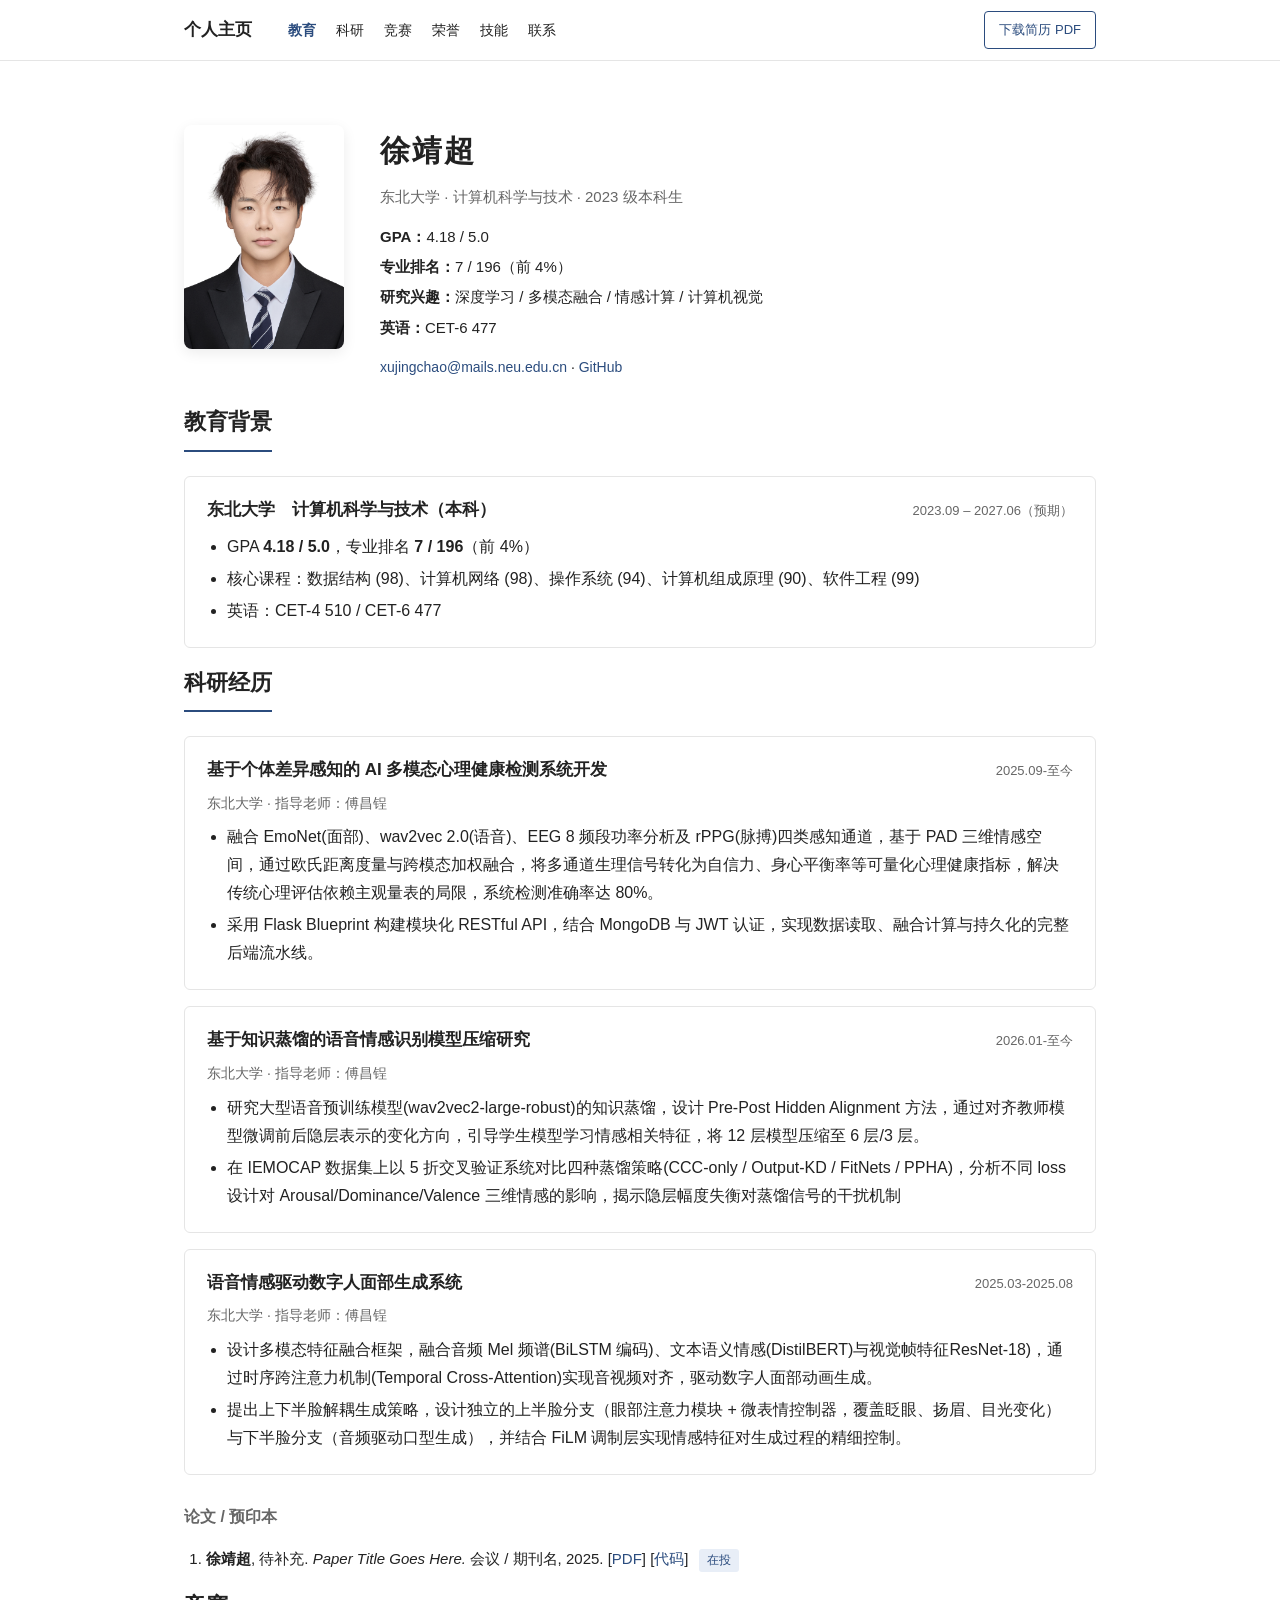
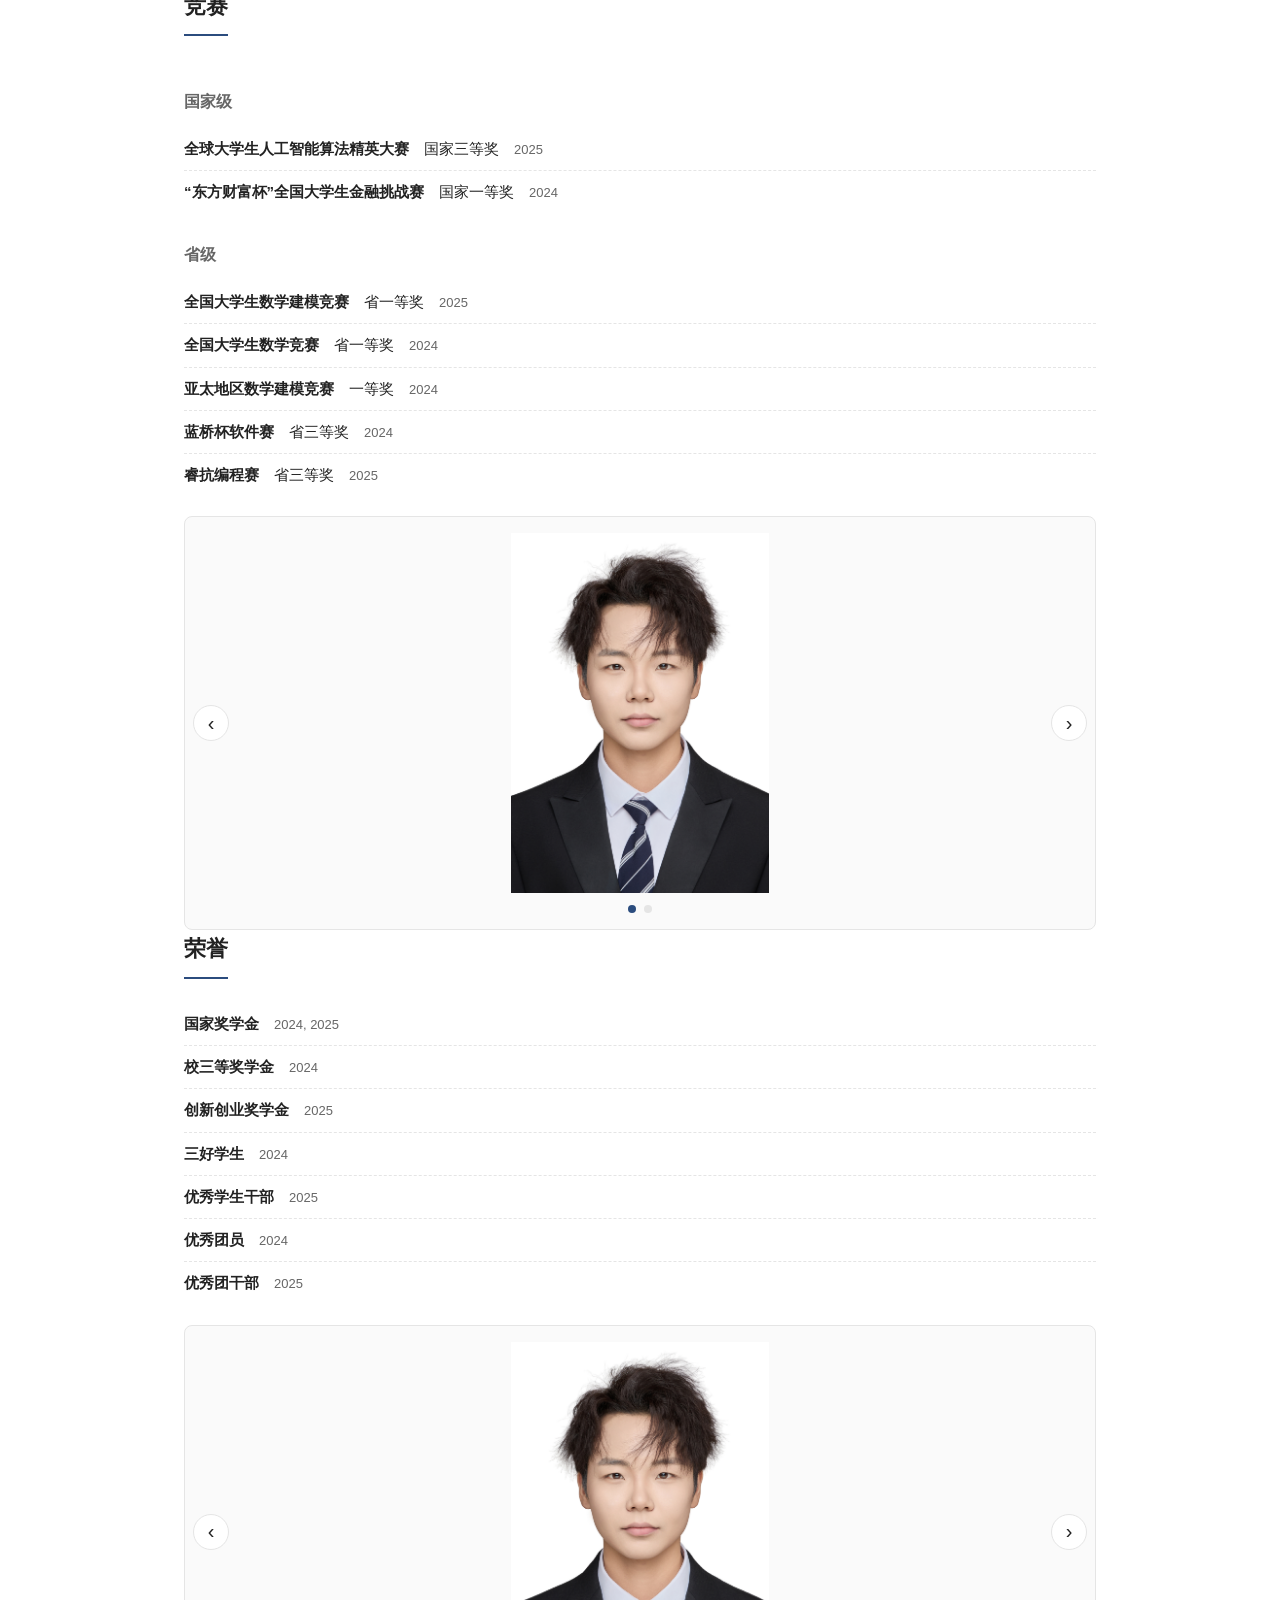
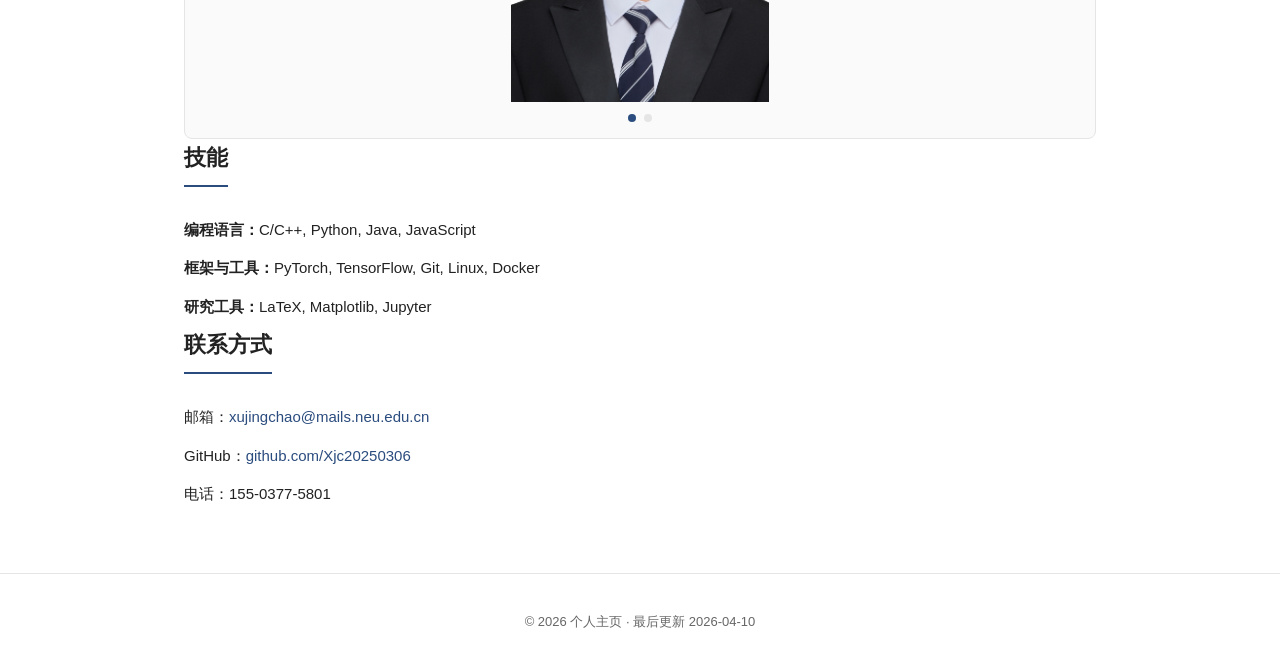
==== index.html @ 2f02a23f "init: 个人主页 Co-Authored-By: Claude Opus 4.6 <noreply@anthropic.com>" ====
<!DOCTYPE html>
<html lang="zh-CN">

<head>
  <meta charset="UTF-8">
  <meta name="viewport" content="width=device-width, initial-scale=1.0">
  <meta name="description" content="计算机科学与技术专业本科生个人主页 - 保研申请">
  <title>个人主页</title>
  <link rel="stylesheet" href="css/style.css">
</head>

<body>

  <header class="site-header">
    <nav class="nav container">
      <a class="brand" href="#top">个人主页</a>
      <ul class="nav-links">
        <li><a href="#edu">教育</a></li>
        <li><a href="#research">科研</a></li>
        <li><a href="#awards">竞赛</a></li>
        <li><a href="#honors">荣誉</a></li>
        <li><a href="#skills">技能</a></li>
        <li><a href="#contact">联系</a></li>
      </ul>
      <a class="btn-resume" href="assets/resume.pdf" target="_blank" rel="noopener">下载简历 PDF</a>
    </nav>
  </header>

  <main id="top">

    <!-- Hero -->
    <section class="hero container">
      <img class="avatar" src="assets/avatar.jpg" alt="个人照片" loading="eager">
      <div class="hero-info">
        <h1>徐靖超</h1>
        <p class="tagline">东北大学 · 计算机科学与技术 · 2023 级本科生</p>
        <ul class="facts">
          <li><strong>GPA：</strong>4.18 / 5.0</li>
          <li><strong>专业排名：</strong>7 / 196（前 4%）</li>
          <li><strong>研究兴趣：</strong>深度学习 / 多模态融合 / 情感计算 / 计算机视觉</li>
          <li><strong>英语：</strong>CET-6 477</li>
        </ul>
        <p class="hero-contact">
          <a href="mailto:xujingchao@mails.neu.edu.cn">xujingchao@mails.neu.edu.cn</a> ·
          <a href="https://github.com/Xjc20250306" target="_blank" rel="noopener">GitHub</a>
        </p>
      </div>
    </section>

    <!-- 教育背景 -->
    <section id="edu" class="container">
      <h2>教育背景</h2>
      <article class="card">
        <div class="card-head">
          <h3>东北大学　计算机科学与技术（本科）</h3>
          <span class="period">2023.09 – 2027.06（预期）</span>
        </div>
        <ul class="bullets">
          <li>GPA <strong>4.18 / 5.0</strong>，专业排名 <strong>7 / 196</strong>（前 4%）</li>
          <li>核心课程：数据结构 (98)、计算机网络 (98)、操作系统 (94)、计算机组成原理 (90)、软件工程 (99)</li>
          <li>英语：CET-4 510 / CET-6 477</li>
        </ul>
      </article>
    </section>

    <!-- 科研经历 -->
    <section id="research" class="container">
      <h2>科研经历</h2>

      <article class="card">
        <div class="card-head">
          <h3>基于个体差异感知的 AI 多模态心理健康检测系统开发</h3>
          <span class="period">2025.09-至今</span>
        </div>
        <p class="meta">东北大学 · 指导老师：傅昌锃</p>
        <ul class="bullets">
          <li>融合 EmoNet(面部)、wav2vec 2.0(语音)、EEG 8 频段功率分析及 rPPG(脉搏)四类感知通道，基于 PAD
            三维情感空间，通过欧氏距离度量与跨模态加权融合，将多通道生理信号转化为自信力、身心平衡率等可量化心理健康指标，解决传统心理评估依赖主观量表的局限，系统检测准确率达 80%。</li>
          <li>采用 Flask Blueprint 构建模块化 RESTful API，结合 MongoDB 与 JWT 认证，实现数据读取、融合计算与持久化的完整后端流水线。</li>
        </ul>
      </article>

      <article class="card">
        <div class="card-head">
          <h3>基于知识蒸馏的语音情感识别模型压缩研究</h3>
          <span class="period">2026.01-至今</span>
        </div>
        <p class="meta">东北大学 · 指导老师：傅昌锃</p>
        <ul class="bullets">
          <li>研究大型语音预训练模型(wav2vec2-large-robust)的知识蒸馏，设计 Pre-Post Hidden Alignment
            方法，通过对齐教师模型微调前后隐层表示的变化方向，引导学生模型学习情感相关特征，将 12 层模型压缩至 6 层/3 层。</li>
          <li>在 IEMOCAP 数据集上以 5 折交叉验证系统对比四种蒸馏策略(CCC-only / Output-KD / FitNets / PPHA)，分析不同 loss 设计对
            Arousal/Dominance/Valence 三维情感的影响，揭示隐层幅度失衡对蒸馏信号的干扰机制</li>
        </ul>
      </article>

      <article class="card">
        <div class="card-head">
          <h3>语音情感驱动数字人面部生成系统</h3>
          <span class="period">2025.03-2025.08</span>
        </div>
        <p class="meta">东北大学 · 指导老师：傅昌锃</p>
        <ul class="bullets">
          <li>设计多模态特征融合框架，融合音频 Mel 频谱(BiLSTM 编码)、文本语义情感(DistilBERT)与视觉帧特征ResNet-18)，通过时序跨注意力机制(Temporal
            Cross-Attention)实现音视频对齐，驱动数字人面部动画生成。</li>
          <li>提出上下半脸解耦生成策略，设计独立的上半脸分支（眼部注意力模块 + 微表情控制器，覆盖眨眼、扬眉、目光变化）与下半脸分支（音频驱动口型生成），并结合 FiLM 调制层实现情感特征对生成过程的精细控制。</li>
        </ul>
      </article>

      <h3 class="sub">论文 / 预印本</h3>
      <ol class="pubs">
        <li>
          <strong>徐靖超</strong>, 待补充.
          <em>Paper Title Goes Here.</em>
          会议 / 期刊名, 2025.
          [<a href="#" target="_blank" rel="noopener">PDF</a>] [<a href="#" target="_blank" rel="noopener">代码</a>]
          <span class="tag">在投</span>
        </li>
      </ol>
    </section>

    <!-- 竞赛 -->
    <section id="awards" class="container">
      <h2>竞赛</h2>

      <h3 class="sub">国家级</h3>
      <ul class="awards">
        <li><strong>全球大学生人工智能算法精英大赛</strong>　国家三等奖　<span class="period">2025</span></li>
        <li><strong>“东方财富杯”全国大学生金融挑战赛</strong>　国家一等奖　<span class="period">2024</span></li>
      </ul>

      <h3 class="sub">省级</h3>
      <ul class="awards">
        <li><strong>全国大学生数学建模竞赛</strong>　省一等奖　<span class="period">2025</span></li>
        <li><strong>全国大学生数学竞赛</strong>　省一等奖　<span class="period">2024</span></li>
        <li><strong>亚太地区数学建模竞赛</strong>　一等奖　<span class="period">2024</span></li>
        <li><strong>蓝桥杯软件赛</strong>　省三等奖　<span class="period">2024</span></li>
        <li><strong>睿抗编程赛</strong>　省三等奖　<span class="period">2025</span></li>
      </ul>

      <!-- 证书轮播 -->
      <div class="carousel">
        <button class="carousel-btn prev" aria-label="上一张">&lsaquo;</button>
        <div class="carousel-track">
          <img src="assets/avatar.jpg" alt="竞赛证书 1（待替换）" loading="lazy">
          <img src="assets/avatar.jpg" alt="竞赛证书 2（待替换）" loading="lazy">
        </div>
        <button class="carousel-btn next" aria-label="下一张">&rsaquo;</button>
        <div class="carousel-dots"></div>
      </div>
    </section>

    <!-- 荣誉 -->
    <section id="honors" class="container">
      <h2>荣誉</h2>
      <ul class="awards">
        <li><strong>国家奖学金</strong>　<span class="period">2024, 2025</span></li>
        <li><strong>校三等奖学金</strong>　<span class="period">2024</span></li>
        <li><strong>创新创业奖学金</strong>　<span class="period">2025</span></li>
        <li><strong>三好学生</strong>　<span class="period">2024</span></li>
        <li><strong>优秀学生干部</strong>　<span class="period">2025</span></li>
        <li><strong>优秀团员</strong>　<span class="period">2024</span></li>
        <li><strong>优秀团干部</strong>　<span class="period">2025</span></li>
      </ul>

      <!-- 证书轮播 -->
      <div class="carousel">
        <button class="carousel-btn prev" aria-label="上一张">&lsaquo;</button>
        <div class="carousel-track">
          <img src="assets/avatar.jpg" alt="荣誉证书 1（待替换）" loading="lazy">
          <img src="assets/avatar.jpg" alt="荣誉证书 2（待替换）" loading="lazy">
        </div>
        <button class="carousel-btn next" aria-label="下一张">&rsaquo;</button>
        <div class="carousel-dots"></div>
      </div>
    </section>

    <!-- 技能 -->
    <section id="skills" class="container">
      <h2>技能</h2>
      <ul class="skills-list">
        <li><strong>编程语言：</strong>C/C++, Python, Java, JavaScript</li>
        <li><strong>框架与工具：</strong>PyTorch, TensorFlow, Git, Linux, Docker</li>
        <li><strong>研究工具：</strong>LaTeX, Matplotlib, Jupyter</li>
      </ul>
    </section>

    <!-- 联系方式 -->
    <section id="contact" class="container">
      <h2>联系方式</h2>
      <ul class="contact-list">
        <li>邮箱：<a href="mailto:xujingchao@mails.neu.edu.cn">xujingchao@mails.neu.edu.cn</a></li>
        <li>GitHub：<a href="https://github.com/Xjc20250306" target="_blank" rel="noopener">github.com/Xjc20250306</a>
        </li>
        <li>电话：155-0377-5801</li>
      </ul>
    </section>

  </main>

  <footer class="site-footer">
    <div class="container">
      <p>© 2026 个人主页 · 最后更新 2026-04-10</p>
    </div>
  </footer>

  <script src="js/main.js"></script>
</body>

</html>
---- css/style.css ----
:root {
  --accent: #2b4c7e;
  --accent-light: #e8eef7;
  --text: #222;
  --muted: #666;
  --border: #e5e5e5;
  --bg: #fff;
  --bg-soft: #fafafa;
  --max: 960px;
}

* { box-sizing: border-box; }

html { scroll-behavior: smooth; scroll-padding-top: 70px; }

body {
  margin: 0;
  font-family: -apple-system, BlinkMacSystemFont, "PingFang SC",
               "Hiragino Sans GB", "Microsoft YaHei", sans-serif;
  font-size: 16px;
  line-height: 1.75;
  color: var(--text);
  background: var(--bg);
  -webkit-font-smoothing: antialiased;
}

a { color: var(--accent); text-decoration: none; }
a:hover { text-decoration: underline; }

.container { max-width: var(--max); margin: 0 auto; padding: 0 24px; }

/* Header / Nav */
.site-header {
  position: sticky;
  top: 0;
  z-index: 100;
  background: rgba(255, 255, 255, 0.95);
  backdrop-filter: saturate(180%) blur(8px);
  border-bottom: 1px solid var(--border);
}
.nav {
  display: flex;
  align-items: center;
  gap: 16px;
  height: 60px;
}
.brand {
  font-weight: 700;
  font-size: 17px;
  color: var(--text);
}
.nav-links {
  list-style: none;
  display: flex;
  gap: 20px;
  margin: 0 auto 0 20px;
  padding: 0;
}
.nav-links a {
  color: var(--text);
  font-size: 14px;
}
.nav-links a:hover { color: var(--accent); text-decoration: none; }
.nav-links a.active { color: var(--accent); font-weight: 600; }
.btn-resume {
  padding: 7px 14px;
  border: 1px solid var(--accent);
  border-radius: 4px;
  font-size: 13px;
  color: var(--accent);
  white-space: nowrap;
}
.btn-resume:hover {
  background: var(--accent);
  color: #fff;
  text-decoration: none;
}

/* Sections */
main section {
  padding: 56px 24px 8px;
}
main section h2 {
  font-size: 22px;
  margin: 0 0 24px;
  padding-bottom: 8px;
  border-bottom: 2px solid var(--accent);
  display: inline-block;
}
h3.sub {
  font-size: 16px;
  color: var(--muted);
  margin: 28px 0 12px;
  font-weight: 600;
}

/* Hero */
.hero {
  display: flex;
  gap: 36px;
  align-items: flex-start;
  padding-top: 64px !important;
  padding-bottom: 24px !important;
  overflow: visible;
}
.avatar {
  width: 160px;
  height: auto;
  max-height: none;
  border-radius: 8px;
  flex-shrink: 0;
  display: block;
  box-shadow: 0 4px 14px rgba(0, 0, 0, 0.08);
}
.hero-info h1 {
  margin: 0 0 6px;
  font-size: 30px;
  letter-spacing: 2px;
}
.tagline {
  margin: 0 0 14px;
  color: var(--muted);
  font-size: 15px;
}
.facts {
  list-style: none;
  padding: 0;
  margin: 0 0 14px;
  font-size: 15px;
}
.facts li { margin-bottom: 4px; }
.hero-contact { margin: 0; font-size: 14px; }

/* Card */
.card {
  border: 1px solid var(--border);
  border-radius: 6px;
  padding: 18px 22px;
  margin-bottom: 16px;
  background: var(--bg);
  transition: box-shadow 0.2s;
}
.card:hover { box-shadow: 0 2px 12px rgba(0, 0, 0, 0.06); }
.card-head {
  display: flex;
  justify-content: space-between;
  align-items: baseline;
  flex-wrap: wrap;
  gap: 8px;
  margin-bottom: 6px;
}
.card-head h3 { margin: 0; font-size: 17px; }
.period { color: var(--muted); font-size: 13px; }
.meta { color: var(--muted); font-size: 14px; margin: 4px 0 8px; }

.bullets {
  margin: 8px 0 0;
  padding-left: 20px;
}
.bullets li { margin-bottom: 4px; }

/* Publications */
.pubs {
  padding-left: 22px;
  font-size: 15px;
}
.pubs li { margin-bottom: 10px; }
.tag {
  display: inline-block;
  padding: 1px 8px;
  margin-left: 6px;
  font-size: 12px;
  background: var(--accent-light);
  color: var(--accent);
  border-radius: 3px;
}

/* Awards */
.awards {
  list-style: none;
  padding: 0;
  margin: 0;
}
.awards li {
  padding: 8px 0;
  border-bottom: 1px dashed var(--border);
  font-size: 15px;
}
.awards li:last-child { border-bottom: none; }

/* Carousel */
.carousel {
  position: relative;
  margin-top: 20px;
  background: var(--bg-soft);
  border: 1px solid var(--border);
  border-radius: 8px;
  padding: 16px 48px;
  overflow: hidden;
}
.carousel-track {
  display: flex;
  transition: transform 0.35s ease;
}
.carousel-track img {
  width: 100%;
  flex-shrink: 0;
  border-radius: 4px;
  object-fit: contain;
  max-height: 360px;
}
.carousel-btn {
  position: absolute;
  top: 50%;
  transform: translateY(-50%);
  width: 36px;
  height: 36px;
  border: 1px solid var(--border);
  border-radius: 50%;
  background: var(--bg);
  color: var(--text);
  font-size: 20px;
  cursor: pointer;
  display: flex;
  align-items: center;
  justify-content: center;
  z-index: 2;
  transition: background 0.15s;
}
.carousel-btn:hover { background: var(--accent-light); }
.carousel-btn.prev { left: 8px; }
.carousel-btn.next { right: 8px; }
.carousel-dots {
  display: flex;
  justify-content: center;
  gap: 8px;
  margin-top: 12px;
}
.carousel-dots .dot {
  width: 8px;
  height: 8px;
  border-radius: 50%;
  background: var(--border);
  cursor: pointer;
  transition: background 0.15s;
}
.carousel-dots .dot.active { background: var(--accent); }

/* Projects */
.project-grid {
  display: grid;
  grid-template-columns: repeat(auto-fill, minmax(260px, 1fr));
  gap: 16px;
}
.project {
  border: 1px solid var(--border);
  border-radius: 6px;
  padding: 16px 18px;
  background: var(--bg-soft);
  transition: transform 0.15s, box-shadow 0.15s;
}
.project:hover {
  transform: translateY(-2px);
  box-shadow: 0 4px 14px rgba(0, 0, 0, 0.06);
}
.project h3 { margin: 0 0 6px; font-size: 16px; }
.project p { margin: 4px 0; font-size: 14px; }
.project .stack {
  color: var(--accent);
  font-size: 13px;
  font-weight: 500;
}

/* Skills / Contact */
.skills-list, .contact-list {
  list-style: none;
  padding: 0;
  margin: 0;
  font-size: 15px;
}
.skills-list li, .contact-list li { padding: 6px 0; }

/* Footer */
.site-footer {
  margin-top: 60px;
  padding: 24px 0;
  border-top: 1px solid var(--border);
  color: var(--muted);
  font-size: 13px;
  text-align: center;
}

/* Responsive */
@media (max-width: 768px) {
  .nav-links { display: none; }
  .nav { gap: 8px; }
  .hero {
    flex-direction: column;
    text-align: center;
    gap: 20px;
  }
  .avatar { width: 140px; }
  .hero-info h1 { font-size: 26px; }
  main section { padding: 40px 20px 4px; }
}

/* Print */
@media print {
  .site-header, .btn-resume, .site-footer { display: none; }
  body { font-size: 12pt; color: #000; }
  .card, .project { break-inside: avoid; border-color: #999; }
  a { color: #000; text-decoration: none; }
  main section { padding: 20px 0; }
}
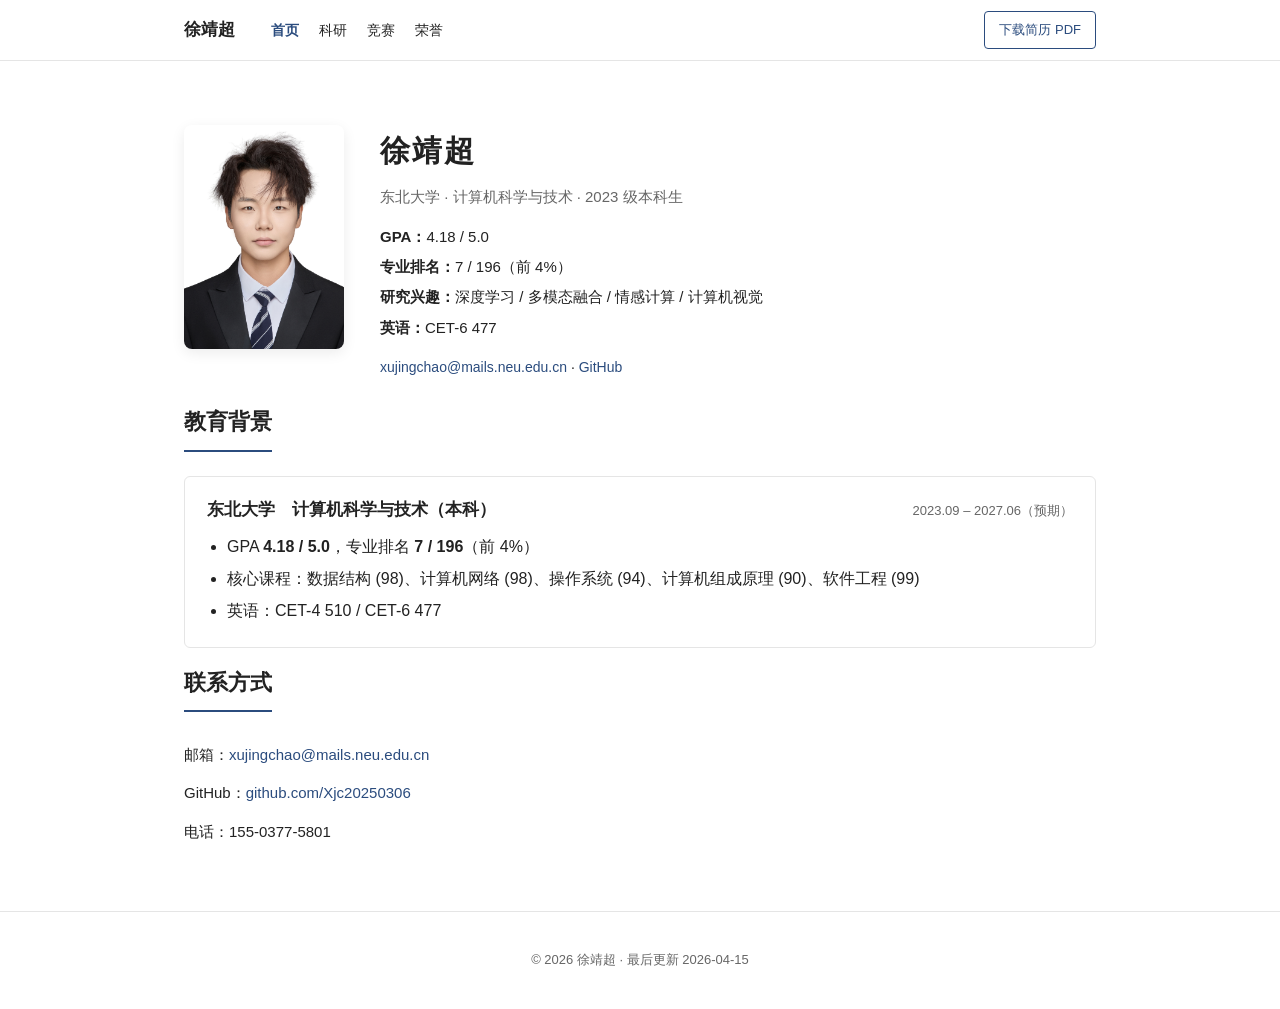
==== commit 6880be7e: "refactor: 拆分为多页面导航结构 - 首页保留 Hero + 教育 + 联系 - 科研/竞赛/荣誉拆为独立页面 - 移除技能板块  Co-Authored-By: Claude Opus 4." ====
--- a/index.html
+++ b/index.html
@@ -4,8 +4,8 @@
 <head>
   <meta charset="UTF-8">
   <meta name="viewport" content="width=device-width, initial-scale=1.0">
-  <meta name="description" content="计算机科学与技术专业本科生个人主页 - 保研申请">
-  <title>个人主页</title>
+  <meta name="description" content="徐靖超 - 东北大学计算机科学与技术本科生个人主页">
+  <title>徐靖超 · 个人主页</title>
   <link rel="stylesheet" href="css/style.css">
 </head>
 
@@ -13,24 +13,22 @@
 
   <header class="site-header">
     <nav class="nav container">
-      <a class="brand" href="#top">个人主页</a>
+      <a class="brand" href="index.html">徐靖超</a>
       <ul class="nav-links">
-        <li><a href="#edu">教育</a></li>
-        <li><a href="#research">科研</a></li>
-        <li><a href="#awards">竞赛</a></li>
-        <li><a href="#honors">荣誉</a></li>
-        <li><a href="#skills">技能</a></li>
-        <li><a href="#contact">联系</a></li>
+        <li><a href="index.html" class="active">首页</a></li>
+        <li><a href="research.html">科研</a></li>
+        <li><a href="awards.html">竞赛</a></li>
+        <li><a href="honors.html">荣誉</a></li>
       </ul>
       <a class="btn-resume" href="assets/resume.pdf" target="_blank" rel="noopener">下载简历 PDF</a>
     </nav>
   </header>
 
-  <main id="top">
+  <main>
 
     <!-- Hero -->
     <section class="hero container">
-      <img class="avatar" src="assets/avatar.jpg" alt="个人照片" loading="eager">
+      <img class="avatar" src="assets/avatar.jpg" alt="徐靖超" loading="eager">
       <div class="hero-info">
         <h1>徐靖超</h1>
         <p class="tagline">东北大学 · 计算机科学与技术 · 2023 级本科生</p>
@@ -48,7 +46,7 @@
     </section>
 
     <!-- 教育背景 -->
-    <section id="edu" class="container">
+    <section class="container">
       <h2>教育背景</h2>
       <article class="card">
         <div class="card-head">
@@ -63,130 +61,8 @@
       </article>
     </section>
 
-    <!-- 科研经历 -->
-    <section id="research" class="container">
-      <h2>科研经历</h2>
-
-      <article class="card">
-        <div class="card-head">
-          <h3>基于个体差异感知的 AI 多模态心理健康检测系统开发</h3>
-          <span class="period">2025.09-至今</span>
-        </div>
-        <p class="meta">东北大学 · 指导老师：傅昌锃</p>
-        <ul class="bullets">
-          <li>融合 EmoNet(面部)、wav2vec 2.0(语音)、EEG 8 频段功率分析及 rPPG(脉搏)四类感知通道，基于 PAD
-            三维情感空间，通过欧氏距离度量与跨模态加权融合，将多通道生理信号转化为自信力、身心平衡率等可量化心理健康指标，解决传统心理评估依赖主观量表的局限，系统检测准确率达 80%。</li>
-          <li>采用 Flask Blueprint 构建模块化 RESTful API，结合 MongoDB 与 JWT 认证，实现数据读取、融合计算与持久化的完整后端流水线。</li>
-        </ul>
-      </article>
-
-      <article class="card">
-        <div class="card-head">
-          <h3>基于知识蒸馏的语音情感识别模型压缩研究</h3>
-          <span class="period">2026.01-至今</span>
-        </div>
-        <p class="meta">东北大学 · 指导老师：傅昌锃</p>
-        <ul class="bullets">
-          <li>研究大型语音预训练模型(wav2vec2-large-robust)的知识蒸馏，设计 Pre-Post Hidden Alignment
-            方法，通过对齐教师模型微调前后隐层表示的变化方向，引导学生模型学习情感相关特征，将 12 层模型压缩至 6 层/3 层。</li>
-          <li>在 IEMOCAP 数据集上以 5 折交叉验证系统对比四种蒸馏策略(CCC-only / Output-KD / FitNets / PPHA)，分析不同 loss 设计对
-            Arousal/Dominance/Valence 三维情感的影响，揭示隐层幅度失衡对蒸馏信号的干扰机制</li>
-        </ul>
-      </article>
-
-      <article class="card">
-        <div class="card-head">
-          <h3>语音情感驱动数字人面部生成系统</h3>
-          <span class="period">2025.03-2025.08</span>
-        </div>
-        <p class="meta">东北大学 · 指导老师：傅昌锃</p>
-        <ul class="bullets">
-          <li>设计多模态特征融合框架，融合音频 Mel 频谱(BiLSTM 编码)、文本语义情感(DistilBERT)与视觉帧特征ResNet-18)，通过时序跨注意力机制(Temporal
-            Cross-Attention)实现音视频对齐，驱动数字人面部动画生成。</li>
-          <li>提出上下半脸解耦生成策略，设计独立的上半脸分支（眼部注意力模块 + 微表情控制器，覆盖眨眼、扬眉、目光变化）与下半脸分支（音频驱动口型生成），并结合 FiLM 调制层实现情感特征对生成过程的精细控制。</li>
-        </ul>
-      </article>
-
-      <h3 class="sub">论文 / 预印本</h3>
-      <ol class="pubs">
-        <li>
-          <strong>徐靖超</strong>, 待补充.
-          <em>Paper Title Goes Here.</em>
-          会议 / 期刊名, 2025.
-          [<a href="#" target="_blank" rel="noopener">PDF</a>] [<a href="#" target="_blank" rel="noopener">代码</a>]
-          <span class="tag">在投</span>
-        </li>
-      </ol>
-    </section>
-
-    <!-- 竞赛 -->
-    <section id="awards" class="container">
-      <h2>竞赛</h2>
-
-      <h3 class="sub">国家级</h3>
-      <ul class="awards">
-        <li><strong>全球大学生人工智能算法精英大赛</strong>　国家三等奖　<span class="period">2025</span></li>
-        <li><strong>“东方财富杯”全国大学生金融挑战赛</strong>　国家一等奖　<span class="period">2024</span></li>
-      </ul>
-
-      <h3 class="sub">省级</h3>
-      <ul class="awards">
-        <li><strong>全国大学生数学建模竞赛</strong>　省一等奖　<span class="period">2025</span></li>
-        <li><strong>全国大学生数学竞赛</strong>　省一等奖　<span class="period">2024</span></li>
-        <li><strong>亚太地区数学建模竞赛</strong>　一等奖　<span class="period">2024</span></li>
-        <li><strong>蓝桥杯软件赛</strong>　省三等奖　<span class="period">2024</span></li>
-        <li><strong>睿抗编程赛</strong>　省三等奖　<span class="period">2025</span></li>
-      </ul>
-
-      <!-- 证书轮播 -->
-      <div class="carousel">
-        <button class="carousel-btn prev" aria-label="上一张">&lsaquo;</button>
-        <div class="carousel-track">
-          <img src="assets/avatar.jpg" alt="竞赛证书 1（待替换）" loading="lazy">
-          <img src="assets/avatar.jpg" alt="竞赛证书 2（待替换）" loading="lazy">
-        </div>
-        <button class="carousel-btn next" aria-label="下一张">&rsaquo;</button>
-        <div class="carousel-dots"></div>
-      </div>
-    </section>
-
-    <!-- 荣誉 -->
-    <section id="honors" class="container">
-      <h2>荣誉</h2>
-      <ul class="awards">
-        <li><strong>国家奖学金</strong>　<span class="period">2024, 2025</span></li>
-        <li><strong>校三等奖学金</strong>　<span class="period">2024</span></li>
-        <li><strong>创新创业奖学金</strong>　<span class="period">2025</span></li>
-        <li><strong>三好学生</strong>　<span class="period">2024</span></li>
-        <li><strong>优秀学生干部</strong>　<span class="period">2025</span></li>
-        <li><strong>优秀团员</strong>　<span class="period">2024</span></li>
-        <li><strong>优秀团干部</strong>　<span class="period">2025</span></li>
-      </ul>
-
-      <!-- 证书轮播 -->
-      <div class="carousel">
-        <button class="carousel-btn prev" aria-label="上一张">&lsaquo;</button>
-        <div class="carousel-track">
-          <img src="assets/avatar.jpg" alt="荣誉证书 1（待替换）" loading="lazy">
-          <img src="assets/avatar.jpg" alt="荣誉证书 2（待替换）" loading="lazy">
-        </div>
-        <button class="carousel-btn next" aria-label="下一张">&rsaquo;</button>
-        <div class="carousel-dots"></div>
-      </div>
-    </section>
-
-    <!-- 技能 -->
-    <section id="skills" class="container">
-      <h2>技能</h2>
-      <ul class="skills-list">
-        <li><strong>编程语言：</strong>C/C++, Python, Java, JavaScript</li>
-        <li><strong>框架与工具：</strong>PyTorch, TensorFlow, Git, Linux, Docker</li>
-        <li><strong>研究工具：</strong>LaTeX, Matplotlib, Jupyter</li>
-      </ul>
-    </section>
-
     <!-- 联系方式 -->
-    <section id="contact" class="container">
+    <section class="container">
       <h2>联系方式</h2>
       <ul class="contact-list">
         <li>邮箱：<a href="mailto:xujingchao@mails.neu.edu.cn">xujingchao@mails.neu.edu.cn</a></li>
@@ -200,11 +76,11 @@
 
   <footer class="site-footer">
     <div class="container">
-      <p>© 2026 个人主页 · 最后更新 2026-04-10</p>
+      <p>© 2026 徐靖超 · 最后更新 2026-04-15</p>
     </div>
   </footer>
 
   <script src="js/main.js"></script>
 </body>
 
-</html>+</html>
--- a/css/style.css
+++ b/css/style.css
@@ -272,13 +272,17 @@
 }
 
 /* Skills / Contact */
-.skills-list, .contact-list {
+.contact-list {
   list-style: none;
   padding: 0;
   margin: 0;
   font-size: 15px;
 }
-.skills-list li, .contact-list li { padding: 6px 0; }
+.contact-list li { padding: 6px 0; }
+
+/* 子页面顶部多一点呼吸 */
+.page-section { padding-top: 72px !important; min-height: 60vh; }
+.page-section h2 { font-size: 26px; }
 
 /* Footer */
 .site-footer {
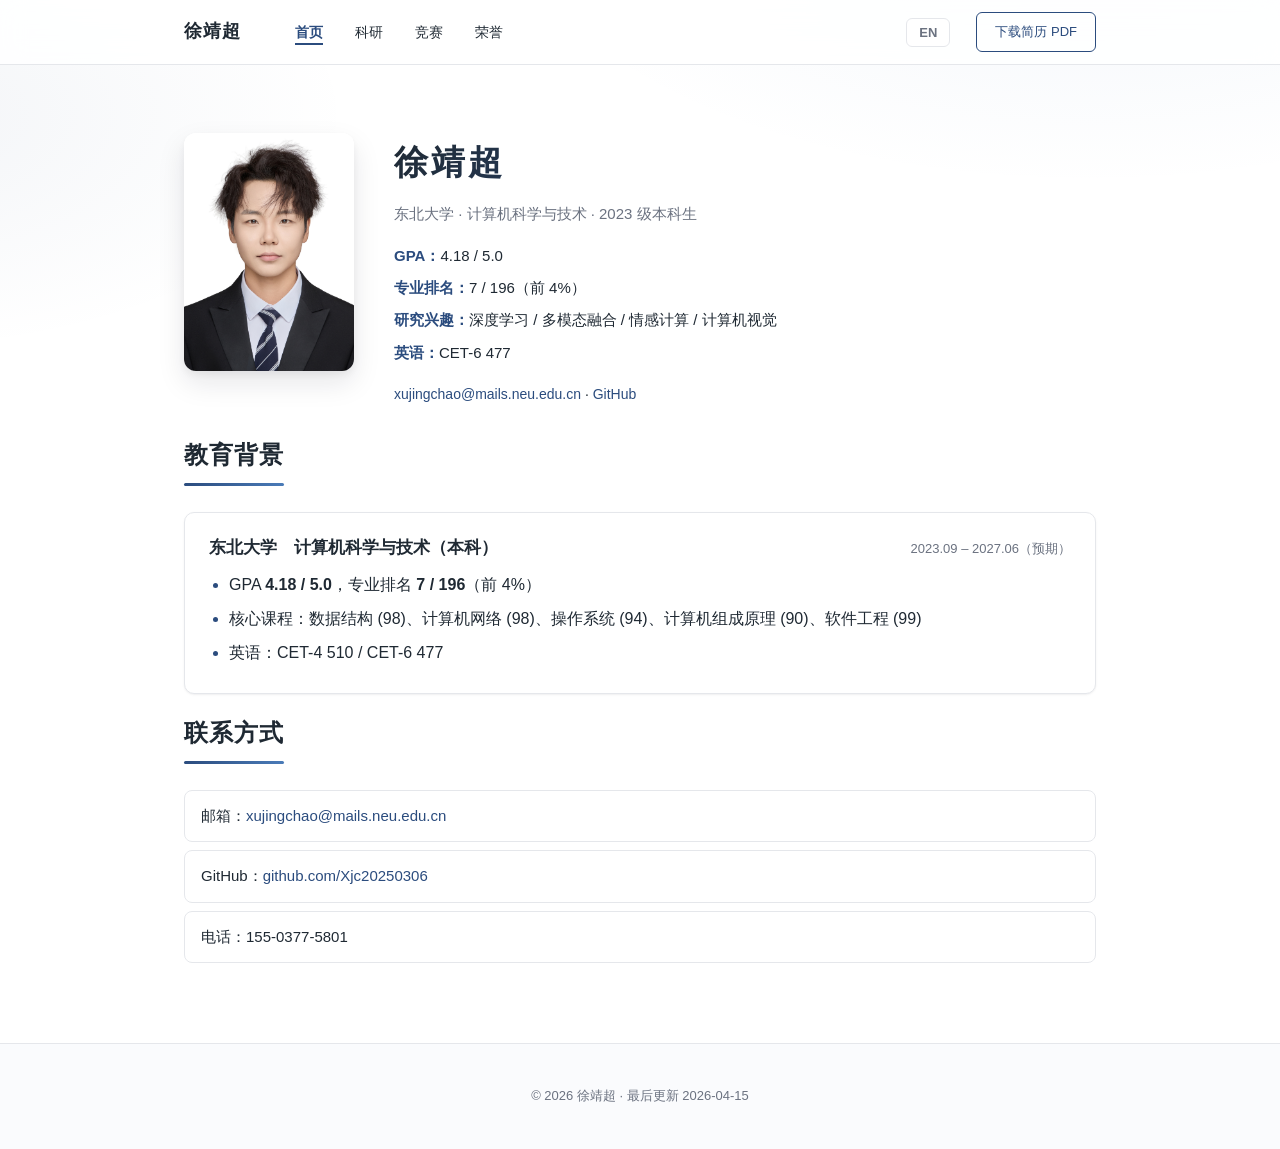
==== commit a05f6854: "feat: 添加中英文一键切换 - 导航栏新增 EN/中文 切换按钮 - 使用 localStorage 持久化语言偏好，跨页面生效 - 全站文本通过 data-en 属性提供英文翻译  Co-Aut" ====
--- a/index.html
+++ b/index.html
@@ -5,7 +5,7 @@
   <meta charset="UTF-8">
   <meta name="viewport" content="width=device-width, initial-scale=1.0">
   <meta name="description" content="徐靖超 - 东北大学计算机科学与技术本科生个人主页">
-  <title>徐靖超 · 个人主页</title>
+  <title data-en="Jingchao Xu · Homepage">徐靖超 · 个人主页</title>
   <link rel="stylesheet" href="css/style.css">
 </head>
 
@@ -13,14 +13,15 @@
 
   <header class="site-header">
     <nav class="nav container">
-      <a class="brand" href="index.html">徐靖超</a>
+      <a class="brand" href="index.html" data-en="Jingchao Xu">徐靖超</a>
       <ul class="nav-links">
-        <li><a href="index.html" class="active">首页</a></li>
-        <li><a href="research.html">科研</a></li>
-        <li><a href="awards.html">竞赛</a></li>
-        <li><a href="honors.html">荣誉</a></li>
+        <li><a href="index.html" class="active" data-en="Home">首页</a></li>
+        <li><a href="research.html" data-en="Research">科研</a></li>
+        <li><a href="awards.html" data-en="Awards">竞赛</a></li>
+        <li><a href="honors.html" data-en="Honors">荣誉</a></li>
       </ul>
-      <a class="btn-resume" href="assets/resume.pdf" target="_blank" rel="noopener">下载简历 PDF</a>
+      <button id="lang-toggle" class="btn-lang" type="button" aria-label="Switch to English">EN</button>
+      <a class="btn-resume" href="assets/resume.pdf" target="_blank" rel="noopener" data-en="Download CV">下载简历 PDF</a>
     </nav>
   </header>
 
@@ -30,13 +31,15 @@
     <section class="hero container">
       <img class="avatar" src="assets/avatar.jpg" alt="徐靖超" loading="eager">
       <div class="hero-info">
-        <h1>徐靖超</h1>
-        <p class="tagline">东北大学 · 计算机科学与技术 · 2023 级本科生</p>
+        <h1 data-en="Jingchao Xu">徐靖超</h1>
+        <p class="tagline" data-en="Northeastern University · Computer Science · Class of 2027">
+          东北大学 · 计算机科学与技术 · 2023 级本科生</p>
         <ul class="facts">
-          <li><strong>GPA：</strong>4.18 / 5.0</li>
-          <li><strong>专业排名：</strong>7 / 196（前 4%）</li>
-          <li><strong>研究兴趣：</strong>深度学习 / 多模态融合 / 情感计算 / 计算机视觉</li>
-          <li><strong>英语：</strong>CET-6 477</li>
+          <li data-en="<strong>GPA:</strong> 4.18 / 5.0"><strong>GPA：</strong>4.18 / 5.0</li>
+          <li data-en="<strong>Major Ranking:</strong> 7 / 196 (Top 4%)"><strong>专业排名：</strong>7 / 196（前 4%）</li>
+          <li data-en="<strong>Research Interests:</strong> Deep Learning / Multimodal Fusion / Affective Computing / Computer Vision">
+            <strong>研究兴趣：</strong>深度学习 / 多模态融合 / 情感计算 / 计算机视觉</li>
+          <li data-en="<strong>English:</strong> CET-6 477"><strong>英语：</strong>CET-6 477</li>
         </ul>
         <p class="hero-contact">
           <a href="mailto:xujingchao@mails.neu.edu.cn">xujingchao@mails.neu.edu.cn</a> ·
@@ -47,28 +50,33 @@
 
     <!-- 教育背景 -->
     <section class="container">
-      <h2>教育背景</h2>
+      <h2 data-en="Education">教育背景</h2>
       <article class="card">
         <div class="card-head">
-          <h3>东北大学　计算机科学与技术（本科）</h3>
-          <span class="period">2023.09 – 2027.06（预期）</span>
+          <h3 data-en="Northeastern University &nbsp;&nbsp; B.Eng. in Computer Science and Technology">
+            东北大学　计算机科学与技术（本科）</h3>
+          <span class="period" data-en="Sep 2023 – Jun 2027 (Expected)">2023.09 – 2027.06（预期）</span>
         </div>
         <ul class="bullets">
-          <li>GPA <strong>4.18 / 5.0</strong>，专业排名 <strong>7 / 196</strong>（前 4%）</li>
-          <li>核心课程：数据结构 (98)、计算机网络 (98)、操作系统 (94)、计算机组成原理 (90)、软件工程 (99)</li>
-          <li>英语：CET-4 510 / CET-6 477</li>
+          <li data-en="GPA <strong>4.18 / 5.0</strong>, Major Ranking <strong>7 / 196</strong> (Top 4%)">
+            GPA <strong>4.18 / 5.0</strong>，专业排名 <strong>7 / 196</strong>（前 4%）</li>
+          <li data-en="Core Courses: Data Structures (98), Computer Networks (98), Operating Systems (94), Computer Organization (90), Software Engineering (99)">
+            核心课程：数据结构 (98)、计算机网络 (98)、操作系统 (94)、计算机组成原理 (90)、软件工程 (99)</li>
+          <li data-en="English: CET-4 510 / CET-6 477">英语：CET-4 510 / CET-6 477</li>
         </ul>
       </article>
     </section>
 
     <!-- 联系方式 -->
     <section class="container">
-      <h2>联系方式</h2>
+      <h2 data-en="Contact">联系方式</h2>
       <ul class="contact-list">
-        <li>邮箱：<a href="mailto:xujingchao@mails.neu.edu.cn">xujingchao@mails.neu.edu.cn</a></li>
-        <li>GitHub：<a href="https://github.com/Xjc20250306" target="_blank" rel="noopener">github.com/Xjc20250306</a>
+        <li data-en="Email: <a href='mailto:xujingchao@mails.neu.edu.cn'>xujingchao@mails.neu.edu.cn</a>">
+          邮箱：<a href="mailto:xujingchao@mails.neu.edu.cn">xujingchao@mails.neu.edu.cn</a></li>
+        <li data-en="GitHub: <a href='https://github.com/Xjc20250306' target='_blank' rel='noopener'>github.com/Xjc20250306</a>">
+          GitHub：<a href="https://github.com/Xjc20250306" target="_blank" rel="noopener">github.com/Xjc20250306</a>
         </li>
-        <li>电话：155-0377-5801</li>
+        <li data-en="Phone: 155-0377-5801">电话：155-0377-5801</li>
       </ul>
     </section>
 
@@ -76,7 +84,7 @@
 
   <footer class="site-footer">
     <div class="container">
-      <p>© 2026 徐靖超 · 最后更新 2026-04-15</p>
+      <p data-en="© 2026 Jingchao Xu · Last updated 2026-04-15">© 2026 徐靖超 · 最后更新 2026-04-15</p>
     </div>
   </footer>
 
--- a/css/style.css
+++ b/css/style.css
@@ -1,12 +1,16 @@
 :root {
   --accent: #2b4c7e;
+  --accent-2: #4a7bb8;
   --accent-light: #e8eef7;
-  --text: #222;
-  --muted: #666;
-  --border: #e5e5e5;
-  --bg: #fff;
-  --bg-soft: #fafafa;
+  --text: #1f2933;
+  --muted: #6b7280;
+  --border: #e5e7eb;
+  --bg: #ffffff;
+  --bg-soft: #f7f9fc;
   --max: 960px;
+  --shadow-sm: 0 1px 3px rgba(17, 24, 39, 0.04), 0 1px 2px rgba(17, 24, 39, 0.04);
+  --shadow-md: 0 4px 12px rgba(17, 24, 39, 0.06), 0 2px 4px rgba(17, 24, 39, 0.04);
+  --shadow-lg: 0 12px 28px rgba(17, 24, 39, 0.10), 0 4px 10px rgba(17, 24, 39, 0.06);
 }
 
 * { box-sizing: border-box; }
@@ -20,127 +24,248 @@
   font-size: 16px;
   line-height: 1.75;
   color: var(--text);
-  background: var(--bg);
+  background:
+    radial-gradient(1000px 500px at 85% -10%, rgba(74, 123, 184, 0.08), transparent 60%),
+    radial-gradient(800px 400px at -10% 10%, rgba(43, 76, 126, 0.06), transparent 60%),
+    var(--bg);
   -webkit-font-smoothing: antialiased;
-}
-
-a { color: var(--accent); text-decoration: none; }
-a:hover { text-decoration: underline; }
+  min-height: 100vh;
+}
+
+a { color: var(--accent); text-decoration: none; transition: color 0.15s; }
+a:hover { color: var(--accent-2); text-decoration: underline; }
 
 .container { max-width: var(--max); margin: 0 auto; padding: 0 24px; }
 
-/* Header / Nav */
+/* ============ Header / Nav ============ */
 .site-header {
   position: sticky;
   top: 0;
   z-index: 100;
-  background: rgba(255, 255, 255, 0.95);
-  backdrop-filter: saturate(180%) blur(8px);
+  background: rgba(255, 255, 255, 0.85);
+  backdrop-filter: saturate(180%) blur(12px);
+  -webkit-backdrop-filter: saturate(180%) blur(12px);
   border-bottom: 1px solid var(--border);
 }
 .nav {
   display: flex;
   align-items: center;
   gap: 16px;
-  height: 60px;
+  height: 64px;
 }
 .brand {
   font-weight: 700;
-  font-size: 17px;
+  font-size: 18px;
   color: var(--text);
-}
+  letter-spacing: 1px;
+  transition: color 0.15s;
+}
+.brand:hover { color: var(--accent); text-decoration: none; }
 .nav-links {
   list-style: none;
   display: flex;
-  gap: 20px;
-  margin: 0 auto 0 20px;
+  gap: 4px;
+  margin: 0 auto 0 24px;
   padding: 0;
 }
 .nav-links a {
+  position: relative;
   color: var(--text);
   font-size: 14px;
-}
-.nav-links a:hover { color: var(--accent); text-decoration: none; }
-.nav-links a.active { color: var(--accent); font-weight: 600; }
+  padding: 8px 14px;
+  border-radius: 6px;
+  transition: color 0.2s, background 0.2s;
+}
+.nav-links a::after {
+  content: '';
+  position: absolute;
+  left: 14px;
+  right: 14px;
+  bottom: 3px;
+  height: 2px;
+  background: var(--accent);
+  transform: scaleX(0);
+  transform-origin: center;
+  transition: transform 0.25s ease;
+}
+.nav-links a:hover {
+  color: var(--accent);
+  background: var(--accent-light);
+  text-decoration: none;
+}
+.nav-links a:hover::after { transform: scaleX(1); }
+.nav-links a.active {
+  color: var(--accent);
+  font-weight: 600;
+}
+.nav-links a.active::after { transform: scaleX(1); }
+
+/* Lang toggle button */
+.btn-lang {
+  padding: 6px 12px;
+  border: 1px solid var(--border);
+  border-radius: 6px;
+  font-size: 13px;
+  font-weight: 600;
+  color: var(--muted);
+  background: var(--bg);
+  cursor: pointer;
+  margin-right: 10px;
+  transition: color 0.2s, border-color 0.2s, background 0.2s, transform 0.15s;
+}
+.btn-lang:hover {
+  color: var(--accent);
+  border-color: var(--accent);
+  background: var(--accent-light);
+}
+.btn-lang:active { transform: translateY(1px); }
+
+/* Resume button */
 .btn-resume {
-  padding: 7px 14px;
+  position: relative;
+  padding: 8px 18px;
   border: 1px solid var(--accent);
-  border-radius: 4px;
+  border-radius: 6px;
   font-size: 13px;
+  font-weight: 500;
   color: var(--accent);
   white-space: nowrap;
+  background: transparent;
+  overflow: hidden;
+  transition: color 0.25s, box-shadow 0.25s, transform 0.15s;
+  z-index: 0;
+}
+.btn-resume::before {
+  content: '';
+  position: absolute;
+  inset: 0;
+  background: linear-gradient(135deg, var(--accent), var(--accent-2));
+  transform: scaleX(0);
+  transform-origin: left center;
+  transition: transform 0.3s ease;
+  z-index: -1;
 }
 .btn-resume:hover {
-  background: var(--accent);
   color: #fff;
   text-decoration: none;
-}
-
-/* Sections */
+  box-shadow: 0 6px 16px rgba(43, 76, 126, 0.3);
+}
+.btn-resume:hover::before { transform: scaleX(1); }
+.btn-resume:active { transform: translateY(1px); }
+
+/* ============ Sections ============ */
 main section {
   padding: 56px 24px 8px;
+  animation: fadeUp 0.55s ease both;
+}
+@keyframes fadeUp {
+  from { opacity: 0; transform: translateY(12px); }
+  to   { opacity: 1; transform: translateY(0); }
 }
 main section h2 {
-  font-size: 22px;
-  margin: 0 0 24px;
-  padding-bottom: 8px;
-  border-bottom: 2px solid var(--accent);
+  font-size: 24px;
+  margin: 0 0 26px;
+  padding-bottom: 10px;
   display: inline-block;
+  position: relative;
+  font-weight: 700;
+  letter-spacing: 1px;
+}
+main section h2::after {
+  content: '';
+  position: absolute;
+  left: 0;
+  bottom: 0;
+  width: 100%;
+  height: 3px;
+  border-radius: 2px;
+  background: linear-gradient(90deg, var(--accent), var(--accent-2));
 }
 h3.sub {
   font-size: 16px;
   color: var(--muted);
   margin: 28px 0 12px;
   font-weight: 600;
-}
-
-/* Hero */
+  padding-left: 10px;
+  border-left: 3px solid var(--accent);
+}
+
+/* ============ Hero ============ */
 .hero {
   display: flex;
-  gap: 36px;
+  gap: 40px;
   align-items: flex-start;
-  padding-top: 64px !important;
-  padding-bottom: 24px !important;
+  padding-top: 68px !important;
+  padding-bottom: 28px !important;
   overflow: visible;
 }
 .avatar {
-  width: 160px;
+  width: 170px;
   height: auto;
-  max-height: none;
-  border-radius: 8px;
+  border-radius: 12px;
   flex-shrink: 0;
   display: block;
-  box-shadow: 0 4px 14px rgba(0, 0, 0, 0.08);
+  box-shadow: var(--shadow-lg);
+  transition: transform 0.35s cubic-bezier(0.2, 0.8, 0.2, 1), box-shadow 0.35s;
+}
+.avatar:hover {
+  transform: translateY(-4px) scale(1.02);
+  box-shadow: 0 20px 40px rgba(17, 24, 39, 0.16);
 }
 .hero-info h1 {
-  margin: 0 0 6px;
-  font-size: 30px;
-  letter-spacing: 2px;
+  margin: 0 0 8px;
+  font-size: 34px;
+  letter-spacing: 3px;
+  background: linear-gradient(135deg, var(--text), var(--accent));
+  -webkit-background-clip: text;
+  background-clip: text;
+  color: transparent;
 }
 .tagline {
-  margin: 0 0 14px;
+  margin: 0 0 16px;
   color: var(--muted);
   font-size: 15px;
 }
 .facts {
   list-style: none;
   padding: 0;
-  margin: 0 0 14px;
+  margin: 0 0 16px;
   font-size: 15px;
 }
-.facts li { margin-bottom: 4px; }
+.facts li { margin-bottom: 6px; }
+.facts strong { color: var(--accent); }
 .hero-contact { margin: 0; font-size: 14px; }
 
-/* Card */
+/* ============ Card ============ */
 .card {
-  border: 1px solid var(--border);
-  border-radius: 6px;
-  padding: 18px 22px;
-  margin-bottom: 16px;
-  background: var(--bg);
-  transition: box-shadow 0.2s;
-}
-.card:hover { box-shadow: 0 2px 12px rgba(0, 0, 0, 0.06); }
+  position: relative;
+  border: 1px solid var(--border);
+  border-radius: 10px;
+  padding: 20px 24px;
+  margin-bottom: 18px;
+  background: var(--bg);
+  box-shadow: var(--shadow-sm);
+  transition: transform 0.25s ease, box-shadow 0.25s ease, border-color 0.25s;
+  overflow: hidden;
+}
+.card::before {
+  content: '';
+  position: absolute;
+  left: 0;
+  top: 0;
+  bottom: 0;
+  width: 4px;
+  background: linear-gradient(180deg, var(--accent), var(--accent-2));
+  transform: scaleY(0);
+  transform-origin: top center;
+  transition: transform 0.3s ease;
+}
+.card:hover {
+  transform: translateY(-3px);
+  border-color: var(--accent-light);
+  box-shadow: var(--shadow-lg);
+}
+.card:hover::before { transform: scaleY(1); }
 .card-head {
   display: flex;
   justify-content: space-between;
@@ -149,7 +274,13 @@
   gap: 8px;
   margin-bottom: 6px;
 }
-.card-head h3 { margin: 0; font-size: 17px; }
+.card-head h3 {
+  margin: 0;
+  font-size: 17px;
+  color: var(--text);
+  transition: color 0.2s;
+}
+.card:hover .card-head h3 { color: var(--accent); }
 .period { color: var(--muted); font-size: 13px; }
 .meta { color: var(--muted); font-size: 14px; margin: 4px 0 8px; }
 
@@ -157,55 +288,83 @@
   margin: 8px 0 0;
   padding-left: 20px;
 }
-.bullets li { margin-bottom: 4px; }
-
-/* Publications */
+.bullets li { margin-bottom: 6px; }
+.bullets li::marker { color: var(--accent); }
+
+/* ============ Publications ============ */
 .pubs {
   padding-left: 22px;
   font-size: 15px;
 }
-.pubs li { margin-bottom: 10px; }
+.pubs li {
+  margin-bottom: 12px;
+  padding: 10px 14px;
+  background: var(--bg);
+  border: 1px solid var(--border);
+  border-radius: 8px;
+  transition: transform 0.2s, box-shadow 0.2s;
+}
+.pubs li:hover {
+  transform: translateX(4px);
+  box-shadow: var(--shadow-md);
+}
 .tag {
   display: inline-block;
-  padding: 1px 8px;
+  padding: 2px 10px;
   margin-left: 6px;
   font-size: 12px;
-  background: var(--accent-light);
-  color: var(--accent);
-  border-radius: 3px;
-}
-
-/* Awards */
+  background: linear-gradient(135deg, var(--accent-light), #dbe5f5);
+  color: var(--accent);
+  border-radius: 10px;
+  font-weight: 500;
+}
+
+/* ============ Awards ============ */
 .awards {
   list-style: none;
   padding: 0;
   margin: 0;
 }
 .awards li {
-  padding: 8px 0;
-  border-bottom: 1px dashed var(--border);
+  padding: 12px 16px;
+  margin-bottom: 8px;
+  border: 1px solid var(--border);
+  border-radius: 8px;
+  background: var(--bg);
   font-size: 15px;
-}
-.awards li:last-child { border-bottom: none; }
-
-/* Carousel */
+  transition: transform 0.2s, box-shadow 0.2s, border-color 0.2s;
+  display: flex;
+  justify-content: space-between;
+  align-items: center;
+  flex-wrap: wrap;
+  gap: 8px;
+}
+.awards li:hover {
+  transform: translateX(6px);
+  border-color: var(--accent);
+  box-shadow: var(--shadow-md);
+}
+.awards li strong { color: var(--text); }
+
+/* ============ Carousel ============ */
 .carousel {
   position: relative;
-  margin-top: 20px;
+  margin-top: 24px;
   background: var(--bg-soft);
   border: 1px solid var(--border);
-  border-radius: 8px;
-  padding: 16px 48px;
+  border-radius: 12px;
+  padding: 18px 56px;
   overflow: hidden;
+  box-shadow: var(--shadow-sm);
 }
 .carousel-track {
   display: flex;
-  transition: transform 0.35s ease;
+  transition: transform 0.4s cubic-bezier(0.2, 0.8, 0.2, 1);
 }
 .carousel-track img {
   width: 100%;
   flex-shrink: 0;
-  border-radius: 4px;
+  border-radius: 6px;
   object-fit: contain;
   max-height: 360px;
 }
@@ -213,28 +372,34 @@
   position: absolute;
   top: 50%;
   transform: translateY(-50%);
-  width: 36px;
-  height: 36px;
+  width: 40px;
+  height: 40px;
   border: 1px solid var(--border);
   border-radius: 50%;
   background: var(--bg);
-  color: var(--text);
-  font-size: 20px;
+  color: var(--accent);
+  font-size: 22px;
   cursor: pointer;
   display: flex;
   align-items: center;
   justify-content: center;
   z-index: 2;
-  transition: background 0.15s;
-}
-.carousel-btn:hover { background: var(--accent-light); }
-.carousel-btn.prev { left: 8px; }
-.carousel-btn.next { right: 8px; }
+  box-shadow: var(--shadow-sm);
+  transition: background 0.2s, color 0.2s, transform 0.15s, box-shadow 0.2s;
+}
+.carousel-btn:hover {
+  background: var(--accent);
+  color: #fff;
+  box-shadow: var(--shadow-md);
+}
+.carousel-btn:active { transform: translateY(-50%) scale(0.94); }
+.carousel-btn.prev { left: 10px; }
+.carousel-btn.next { right: 10px; }
 .carousel-dots {
   display: flex;
   justify-content: center;
   gap: 8px;
-  margin-top: 12px;
+  margin-top: 14px;
 }
 .carousel-dots .dot {
   width: 8px;
@@ -242,59 +407,52 @@
   border-radius: 50%;
   background: var(--border);
   cursor: pointer;
-  transition: background 0.15s;
-}
-.carousel-dots .dot.active { background: var(--accent); }
-
-/* Projects */
-.project-grid {
-  display: grid;
-  grid-template-columns: repeat(auto-fill, minmax(260px, 1fr));
-  gap: 16px;
-}
-.project {
-  border: 1px solid var(--border);
-  border-radius: 6px;
-  padding: 16px 18px;
-  background: var(--bg-soft);
-  transition: transform 0.15s, box-shadow 0.15s;
-}
-.project:hover {
-  transform: translateY(-2px);
-  box-shadow: 0 4px 14px rgba(0, 0, 0, 0.06);
-}
-.project h3 { margin: 0 0 6px; font-size: 16px; }
-.project p { margin: 4px 0; font-size: 14px; }
-.project .stack {
-  color: var(--accent);
-  font-size: 13px;
-  font-weight: 500;
-}
-
-/* Skills / Contact */
+  transition: background 0.2s, transform 0.2s;
+}
+.carousel-dots .dot:hover { transform: scale(1.25); }
+.carousel-dots .dot.active {
+  background: var(--accent);
+  width: 22px;
+  border-radius: 4px;
+}
+
+/* ============ Contact ============ */
 .contact-list {
   list-style: none;
   padding: 0;
   margin: 0;
   font-size: 15px;
 }
-.contact-list li { padding: 6px 0; }
-
-/* 子页面顶部多一点呼吸 */
+.contact-list li {
+  padding: 12px 16px;
+  margin-bottom: 8px;
+  border: 1px solid var(--border);
+  border-radius: 8px;
+  background: var(--bg);
+  transition: transform 0.2s, border-color 0.2s, box-shadow 0.2s;
+}
+.contact-list li:hover {
+  transform: translateX(4px);
+  border-color: var(--accent);
+  box-shadow: var(--shadow-md);
+}
+
+/* 子页面 */
 .page-section { padding-top: 72px !important; min-height: 60vh; }
-.page-section h2 { font-size: 26px; }
-
-/* Footer */
+.page-section h2 { font-size: 28px; }
+
+/* ============ Footer ============ */
 .site-footer {
-  margin-top: 60px;
-  padding: 24px 0;
+  margin-top: 80px;
+  padding: 28px 0;
   border-top: 1px solid var(--border);
   color: var(--muted);
   font-size: 13px;
   text-align: center;
-}
-
-/* Responsive */
+  background: rgba(247, 249, 252, 0.6);
+}
+
+/* ============ Responsive ============ */
 @media (max-width: 768px) {
   .nav-links { display: none; }
   .nav { gap: 8px; }
@@ -303,16 +461,19 @@
     text-align: center;
     gap: 20px;
   }
-  .avatar { width: 140px; }
-  .hero-info h1 { font-size: 26px; }
+  .avatar { width: 140px; margin: 0 auto; }
+  .hero-info h1 { font-size: 28px; }
   main section { padding: 40px 20px 4px; }
-}
-
-/* Print */
+  .card { padding: 16px 18px; }
+  .carousel { padding: 14px 44px; }
+}
+
+/* ============ Print ============ */
 @media print {
-  .site-header, .btn-resume, .site-footer { display: none; }
-  body { font-size: 12pt; color: #000; }
-  .card, .project { break-inside: avoid; border-color: #999; }
+  .site-header, .btn-resume, .site-footer, .carousel { display: none; }
+  body { font-size: 12pt; color: #000; background: #fff; }
+  .card, .pubs li { break-inside: avoid; border-color: #999; box-shadow: none; }
+  .card::before { display: none; }
   a { color: #000; text-decoration: none; }
-  main section { padding: 20px 0; }
-}
+  main section { padding: 20px 0; animation: none; }
+}
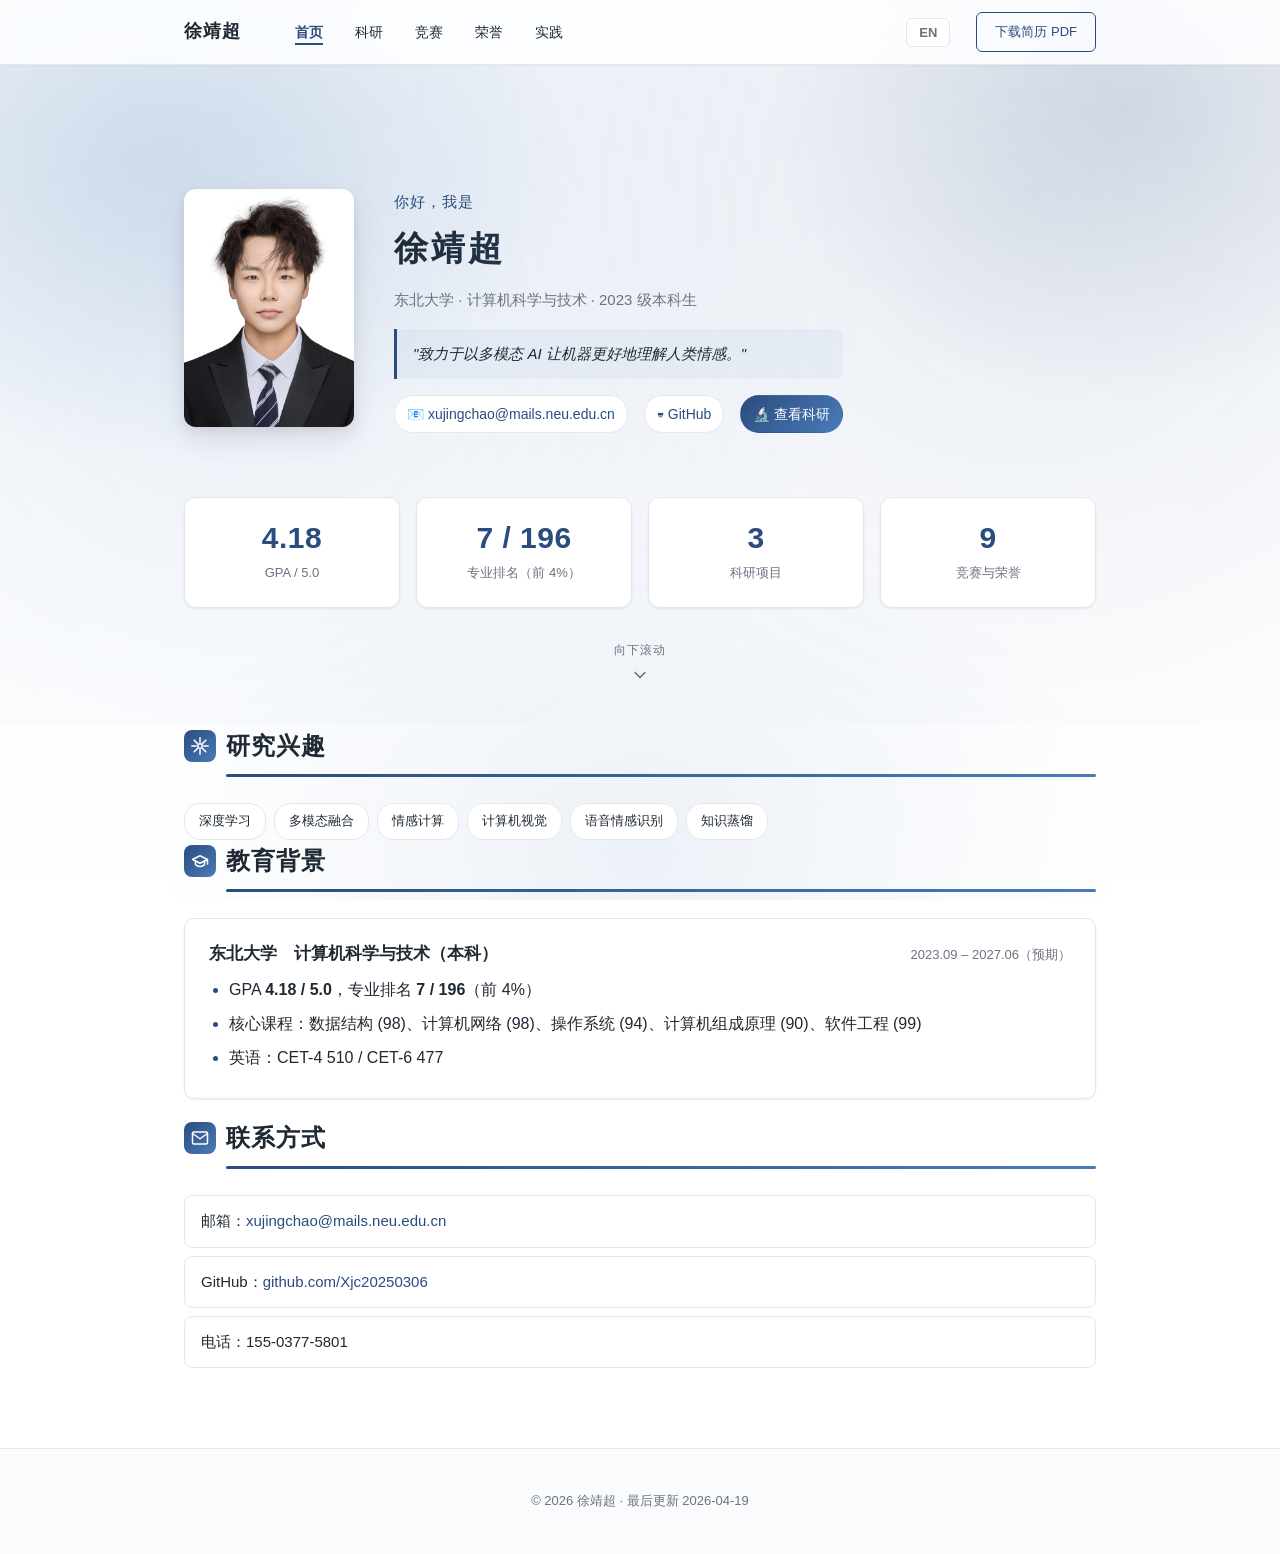
==== commit 56dccbf7: "finish" ====
--- a/index.html
+++ b/index.html
@@ -19,6 +19,7 @@
         <li><a href="research.html" data-en="Research">科研</a></li>
         <li><a href="awards.html" data-en="Awards">竞赛</a></li>
         <li><a href="honors.html" data-en="Honors">荣誉</a></li>
+        <li><a href="activities.html" data-en="Activities">实践</a></li>
       </ul>
       <button id="lang-toggle" class="btn-lang" type="button" aria-label="Switch to English">EN</button>
       <a class="btn-resume" href="assets/resume.pdf" target="_blank" rel="noopener" data-en="Download CV">下载简历 PDF</a>
@@ -28,29 +29,90 @@
   <main>
 
     <!-- Hero -->
-    <section class="hero container">
-      <img class="avatar" src="assets/avatar.jpg" alt="徐靖超" loading="eager">
-      <div class="hero-info">
-        <h1 data-en="Jingchao Xu">徐靖超</h1>
-        <p class="tagline" data-en="Northeastern University · Computer Science · Class of 2027">
-          东北大学 · 计算机科学与技术 · 2023 级本科生</p>
-        <ul class="facts">
-          <li data-en="<strong>GPA:</strong> 4.18 / 5.0"><strong>GPA：</strong>4.18 / 5.0</li>
-          <li data-en="<strong>Major Ranking:</strong> 7 / 196 (Top 4%)"><strong>专业排名：</strong>7 / 196（前 4%）</li>
-          <li data-en="<strong>Research Interests:</strong> Deep Learning / Multimodal Fusion / Affective Computing / Computer Vision">
-            <strong>研究兴趣：</strong>深度学习 / 多模态融合 / 情感计算 / 计算机视觉</li>
-          <li data-en="<strong>English:</strong> CET-6 477"><strong>英语：</strong>CET-6 477</li>
-        </ul>
-        <p class="hero-contact">
-          <a href="mailto:xujingchao@mails.neu.edu.cn">xujingchao@mails.neu.edu.cn</a> ·
-          <a href="https://github.com/Xjc20250306" target="_blank" rel="noopener">GitHub</a>
-        </p>
+    <section class="hero-wrap">
+      <div class="hero-bg-deco" aria-hidden="true"></div>
+      <div class="hero container">
+        <img class="avatar" src="assets/avatar.jpg" alt="徐靖超" loading="eager">
+        <div class="hero-info">
+          <p class="greet" data-en="Hello, I'm">你好，我是</p>
+          <h1 data-en="Jingchao Xu">徐靖超</h1>
+          <p class="tagline" data-en="Northeastern University · Computer Science · Class of 2027">
+            东北大学 · 计算机科学与技术 · 2023 级本科生</p>
+          <p class="motto" data-en="“Exploring how machines can perceive human emotion through multimodal AI.”">
+            "致力于以多模态 AI 让机器更好地理解人类情感。"</p>
+          <p class="hero-contact">
+            <a href="mailto:xujingchao@mails.neu.edu.cn">📧 xujingchao@mails.neu.edu.cn</a>
+            <a href="https://github.com/Xjc20250306" target="_blank" rel="noopener">⌨ GitHub</a>
+            <a href="research.html" data-en="🔬 Research" class="cta-link">🔬 查看科研</a>
+          </p>
+        </div>
+      </div>
+
+      <!-- 统计卡片 -->
+      <div class="container stats-grid reveal">
+        <div class="stat-card">
+          <div class="stat-num" data-count-to="4.18" data-decimals="2">0.00</div>
+          <div class="stat-label" data-en="GPA / 5.0">GPA / 5.0</div>
+        </div>
+        <div class="stat-card">
+          <div class="stat-num"><span data-count-to="7">0</span> / 196</div>
+          <div class="stat-label" data-en="Major Ranking (Top 4%)">专业排名（前 4%）</div>
+        </div>
+        <div class="stat-card">
+          <div class="stat-num" data-count-to="3">0</div>
+          <div class="stat-label" data-en="Research Projects">科研项目</div>
+        </div>
+        <div class="stat-card">
+          <div class="stat-num" data-count-to="9">0</div>
+          <div class="stat-label" data-en="Awards & Honors">竞赛与荣誉</div>
+        </div>
+      </div>
+
+      <a href="#main-content" class="scroll-down" aria-label="向下滚动">
+        <span data-en="Scroll">向下滚动</span>
+        <svg width="20" height="20" viewBox="0 0 24 24" fill="none" stroke="currentColor" stroke-width="2"
+          stroke-linecap="round" stroke-linejoin="round">
+          <polyline points="6 9 12 15 18 9"></polyline>
+        </svg>
+      </a>
+    </section>
+
+    <div id="main-content"></div>
+
+    <!-- 研究兴趣 -->
+    <section class="container reveal">
+      <h2>
+        <span class="sec-icon" aria-hidden="true">
+          <svg viewBox="0 0 24 24" fill="none" stroke="currentColor" stroke-width="2" stroke-linecap="round"
+            stroke-linejoin="round">
+            <circle cx="12" cy="12" r="3"></circle>
+            <path d="M12 1v6m0 10v6M4.22 4.22l4.24 4.24m7.08 7.08l4.24 4.24M1 12h6m10 0h6M4.22 19.78l4.24-4.24m7.08-7.08l4.24-4.24"></path>
+          </svg>
+        </span>
+        <span data-en="Research Interests">研究兴趣</span>
+      </h2>
+      <div class="tags">
+        <span class="tag-pill" data-en="Deep Learning">深度学习</span>
+        <span class="tag-pill" data-en="Multimodal Fusion">多模态融合</span>
+        <span class="tag-pill" data-en="Affective Computing">情感计算</span>
+        <span class="tag-pill" data-en="Computer Vision">计算机视觉</span>
+        <span class="tag-pill" data-en="Speech Emotion Recognition">语音情感识别</span>
+        <span class="tag-pill" data-en="Knowledge Distillation">知识蒸馏</span>
       </div>
     </section>
 
     <!-- 教育背景 -->
-    <section class="container">
-      <h2 data-en="Education">教育背景</h2>
+    <section class="container reveal">
+      <h2>
+        <span class="sec-icon" aria-hidden="true">
+          <svg viewBox="0 0 24 24" fill="none" stroke="currentColor" stroke-width="2" stroke-linecap="round"
+            stroke-linejoin="round">
+            <path d="M22 10v6M2 10l10-5 10 5-10 5z"></path>
+            <path d="M6 12v5c3 3 9 3 12 0v-5"></path>
+          </svg>
+        </span>
+        <span data-en="Education">教育背景</span>
+      </h2>
       <article class="card">
         <div class="card-head">
           <h3 data-en="Northeastern University &nbsp;&nbsp; B.Eng. in Computer Science and Technology">
@@ -60,7 +122,8 @@
         <ul class="bullets">
           <li data-en="GPA <strong>4.18 / 5.0</strong>, Major Ranking <strong>7 / 196</strong> (Top 4%)">
             GPA <strong>4.18 / 5.0</strong>，专业排名 <strong>7 / 196</strong>（前 4%）</li>
-          <li data-en="Core Courses: Data Structures (98), Computer Networks (98), Operating Systems (94), Computer Organization (90), Software Engineering (99)">
+          <li
+            data-en="Core Courses: Data Structures (98), Computer Networks (98), Operating Systems (94), Computer Organization (90), Software Engineering (99)">
             核心课程：数据结构 (98)、计算机网络 (98)、操作系统 (94)、计算机组成原理 (90)、软件工程 (99)</li>
           <li data-en="English: CET-4 510 / CET-6 477">英语：CET-4 510 / CET-6 477</li>
         </ul>
@@ -68,8 +131,17 @@
     </section>
 
     <!-- 联系方式 -->
-    <section class="container">
-      <h2 data-en="Contact">联系方式</h2>
+    <section class="container reveal">
+      <h2>
+        <span class="sec-icon" aria-hidden="true">
+          <svg viewBox="0 0 24 24" fill="none" stroke="currentColor" stroke-width="2" stroke-linecap="round"
+            stroke-linejoin="round">
+            <path d="M4 4h16c1.1 0 2 .9 2 2v12c0 1.1-.9 2-2 2H4c-1.1 0-2-.9-2-2V6c0-1.1.9-2 2-2z"></path>
+            <polyline points="22,6 12,13 2,6"></polyline>
+          </svg>
+        </span>
+        <span data-en="Contact">联系方式</span>
+      </h2>
       <ul class="contact-list">
         <li data-en="Email: <a href='mailto:xujingchao@mails.neu.edu.cn'>xujingchao@mails.neu.edu.cn</a>">
           邮箱：<a href="mailto:xujingchao@mails.neu.edu.cn">xujingchao@mails.neu.edu.cn</a></li>
@@ -84,7 +156,7 @@
 
   <footer class="site-footer">
     <div class="container">
-      <p data-en="© 2026 Jingchao Xu · Last updated 2026-04-15">© 2026 徐靖超 · 最后更新 2026-04-15</p>
+      <p data-en="© 2026 Jingchao Xu · Last updated 2026-04-19">© 2026 徐靖超 · 最后更新 2026-04-19</p>
     </div>
   </footer>
 
--- a/css/style.css
+++ b/css/style.css
@@ -24,12 +24,25 @@
   font-size: 16px;
   line-height: 1.75;
   color: var(--text);
-  background:
-    radial-gradient(1000px 500px at 85% -10%, rgba(74, 123, 184, 0.08), transparent 60%),
-    radial-gradient(800px 400px at -10% 10%, rgba(43, 76, 126, 0.06), transparent 60%),
-    var(--bg);
+  background: var(--bg);
   -webkit-font-smoothing: antialiased;
   min-height: 100vh;
+  position: relative;
+}
+
+/* 全局浮动渐变背景，所有页面通用 */
+body::before {
+  content: '';
+  position: fixed;
+  inset: 0;
+  z-index: -1;
+  pointer-events: none;
+  background:
+    radial-gradient(700px 500px at 12% 18%, rgba(74, 123, 184, 0.18), transparent 60%),
+    radial-gradient(600px 500px at 88% 12%, rgba(43, 76, 126, 0.14), transparent 60%),
+    radial-gradient(800px 600px at 50% 95%, rgba(74, 123, 184, 0.10), transparent 60%),
+    linear-gradient(180deg, #f7f9fc 0%, #ffffff 100%);
+  animation: floatBg 22s ease-in-out infinite alternate;
 }
 
 a { color: var(--accent); text-decoration: none; transition: color 0.15s; }
@@ -42,10 +55,11 @@
   position: sticky;
   top: 0;
   z-index: 100;
-  background: rgba(255, 255, 255, 0.85);
-  backdrop-filter: saturate(180%) blur(12px);
-  -webkit-backdrop-filter: saturate(180%) blur(12px);
+  background: rgba(255, 255, 255, 0.78);
+  backdrop-filter: saturate(180%) blur(14px);
+  -webkit-backdrop-filter: saturate(180%) blur(14px);
   border-bottom: 1px solid var(--border);
+  box-shadow: 0 1px 3px rgba(17, 24, 39, 0.04);
 }
 .nav {
   display: flex;
@@ -468,6 +482,386 @@
   .carousel { padding: 14px 44px; }
 }
 
+/* ============ Hero Wrap & Decoration ============ */
+.hero-wrap {
+  position: relative;
+  padding-bottom: 40px;
+  overflow: hidden;
+}
+.hero-bg-deco {
+  position: absolute;
+  inset: 0;
+  z-index: -1;
+  pointer-events: none;
+  background:
+    radial-gradient(circle at 20% 30%, rgba(74, 123, 184, 0.10), transparent 55%),
+    radial-gradient(circle at 80% 20%, rgba(43, 76, 126, 0.08), transparent 55%);
+}
+@keyframes floatBg {
+  from { transform: translate3d(0, 0, 0) scale(1); }
+  to   { transform: translate3d(-2%, -1%, 0) scale(1.04); }
+}
+
+.greet {
+  margin: 0 0 4px;
+  color: var(--accent);
+  font-size: 15px;
+  letter-spacing: 1px;
+  font-weight: 500;
+}
+.motto {
+  margin: 12px 0 16px;
+  padding: 12px 16px;
+  border-left: 3px solid var(--accent);
+  background: rgba(74, 123, 184, 0.06);
+  border-radius: 0 8px 8px 0;
+  color: var(--text);
+  font-size: 15px;
+  font-style: italic;
+  line-height: 1.7;
+}
+.hero-contact {
+  display: flex;
+  flex-wrap: wrap;
+  gap: 16px;
+  align-items: center;
+  margin-top: 14px;
+}
+.hero-contact a {
+  display: inline-flex;
+  align-items: center;
+  gap: 4px;
+  padding: 6px 12px;
+  border: 1px solid var(--border);
+  border-radius: 20px;
+  font-size: 14px;
+  background: var(--bg);
+  transition: transform 0.2s, border-color 0.2s, color 0.2s, box-shadow 0.2s;
+}
+.hero-contact a:hover {
+  transform: translateY(-2px);
+  border-color: var(--accent);
+  box-shadow: var(--shadow-md);
+  text-decoration: none;
+}
+.cta-link {
+  background: linear-gradient(135deg, var(--accent), var(--accent-2)) !important;
+  color: #fff !important;
+  border-color: transparent !important;
+}
+
+/* ============ Stats Grid ============ */
+.stats-grid {
+  display: grid;
+  grid-template-columns: repeat(4, 1fr);
+  gap: 16px;
+  margin-top: 36px;
+}
+.stat-card {
+  padding: 22px 18px;
+  background: var(--bg);
+  border: 1px solid var(--border);
+  border-radius: 12px;
+  text-align: center;
+  box-shadow: var(--shadow-sm);
+  transition: transform 0.25s ease, box-shadow 0.25s, border-color 0.25s;
+  position: relative;
+  overflow: hidden;
+}
+.stat-card::before {
+  content: '';
+  position: absolute;
+  top: 0;
+  left: 0;
+  right: 0;
+  height: 3px;
+  background: linear-gradient(90deg, var(--accent), var(--accent-2));
+  transform: scaleX(0);
+  transform-origin: left center;
+  transition: transform 0.4s ease;
+}
+.stat-card:hover {
+  transform: translateY(-4px);
+  border-color: var(--accent-light);
+  box-shadow: var(--shadow-lg);
+}
+.stat-card:hover::before { transform: scaleX(1); }
+.stat-num {
+  font-size: 30px;
+  font-weight: 700;
+  color: var(--accent);
+  line-height: 1.2;
+  font-variant-numeric: tabular-nums;
+  letter-spacing: 0.5px;
+}
+.stat-label {
+  margin-top: 6px;
+  color: var(--muted);
+  font-size: 13px;
+}
+
+/* ============ Scroll Down ============ */
+.scroll-down {
+  display: flex;
+  flex-direction: column;
+  align-items: center;
+  gap: 4px;
+  width: fit-content;
+  margin: 32px auto 0;
+  color: var(--muted);
+  font-size: 12px;
+  letter-spacing: 1px;
+  animation: bounceDown 2.2s ease-in-out infinite;
+}
+.scroll-down:hover { color: var(--accent); text-decoration: none; }
+@keyframes bounceDown {
+  0%, 100% { transform: translateY(0); opacity: 0.7; }
+  50%      { transform: translateY(8px); opacity: 1; }
+}
+
+/* ============ Section Icon ============ */
+main section h2 {
+  display: flex;
+  align-items: center;
+  gap: 10px;
+}
+.sec-icon {
+  display: inline-flex;
+  align-items: center;
+  justify-content: center;
+  width: 32px;
+  height: 32px;
+  border-radius: 8px;
+  background: linear-gradient(135deg, var(--accent), var(--accent-2));
+  color: #fff;
+  flex-shrink: 0;
+}
+.sec-icon svg { width: 18px; height: 18px; }
+main section h2::after { left: 42px; width: calc(100% - 42px); }
+
+/* ============ Tag Pills ============ */
+.tags {
+  display: flex;
+  flex-wrap: wrap;
+  gap: 8px;
+}
+.tag-pill {
+  padding: 6px 14px;
+  background: var(--bg);
+  border: 1px solid var(--border);
+  border-radius: 16px;
+  font-size: 13px;
+  color: var(--text);
+  transition: transform 0.2s, color 0.2s, border-color 0.2s, background 0.2s;
+}
+.tag-pill:hover {
+  transform: translateY(-2px);
+  color: var(--accent);
+  border-color: var(--accent);
+  background: var(--accent-light);
+}
+.tag-pill.sm {
+  padding: 3px 10px;
+  font-size: 12px;
+  background: var(--accent-light);
+  color: var(--accent);
+  border-color: transparent;
+}
+.tags-mini {
+  display: flex;
+  flex-wrap: wrap;
+  gap: 6px;
+  margin: 8px 0 12px;
+}
+
+/* ============ Timeline ============ */
+.timeline {
+  position: relative;
+  padding-left: 28px;
+  margin-top: 8px;
+}
+.timeline::before {
+  content: '';
+  position: absolute;
+  left: 8px;
+  top: 8px;
+  bottom: 8px;
+  width: 2px;
+  background: linear-gradient(180deg, var(--accent), var(--accent-2), transparent);
+  border-radius: 2px;
+}
+.timeline-item {
+  position: relative;
+}
+.timeline-item::after {
+  content: '';
+  position: absolute;
+  left: -27px;
+  top: 24px;
+  width: 12px;
+  height: 12px;
+  border-radius: 50%;
+  background: var(--bg);
+  border: 3px solid var(--accent);
+  box-shadow: 0 0 0 4px rgba(74, 123, 184, 0.12);
+}
+
+/* ============ Award Card ============ */
+.award-card .card-head { align-items: center; }
+.award-meta {
+  display: flex;
+  flex-wrap: wrap;
+  gap: 8px;
+  margin: 8px 0 10px;
+  align-items: center;
+}
+.award-badge {
+  display: inline-flex;
+  align-items: center;
+  padding: 4px 12px;
+  font-size: 13px;
+  font-weight: 600;
+  border-radius: 14px;
+  letter-spacing: 0.5px;
+  white-space: nowrap;
+}
+.award-badge.gold {
+  background: linear-gradient(135deg, #fde68a, #f59e0b);
+  color: #78350f;
+  box-shadow: 0 2px 6px rgba(245, 158, 11, 0.25);
+}
+.award-badge.silver {
+  background: linear-gradient(135deg, #e5e7eb, #9ca3af);
+  color: #374151;
+  box-shadow: 0 2px 6px rgba(156, 163, 175, 0.25);
+}
+.award-badge.bronze {
+  background: linear-gradient(135deg, #fcd9b6, #d97706);
+  color: #78350f;
+  box-shadow: 0 2px 6px rgba(217, 119, 6, 0.25);
+}
+.award-badge.prov-1 {
+  background: linear-gradient(135deg, var(--accent-light), #b9cce8);
+  color: var(--accent);
+  box-shadow: 0 2px 6px rgba(43, 76, 126, 0.18);
+}
+.award-badge.prov-2 {
+  background: linear-gradient(135deg, #ddd6fe, #a78bfa);
+  color: #4c1d95;
+}
+.award-badge.prov-3 {
+  background: linear-gradient(135deg, #fce7f3, #f9a8d4);
+  color: #831843;
+}
+.role-tag {
+  display: inline-flex;
+  align-items: center;
+  padding: 3px 10px;
+  font-size: 12px;
+  border-radius: 10px;
+  background: var(--bg-soft);
+  color: var(--muted);
+  border: 1px solid var(--border);
+  white-space: nowrap;
+}
+.role-tag.lead {
+  background: var(--accent);
+  color: #fff;
+  border-color: var(--accent);
+  font-weight: 600;
+}
+.role-tag.solo {
+  background: #f0f9ff;
+  color: #0369a1;
+  border-color: #bae6fd;
+}
+.award-desc {
+  margin: 6px 0 0;
+  font-size: 14.5px;
+  line-height: 1.7;
+  color: var(--text);
+}
+
+/* ============ Card Figure (research project image) ============ */
+.card-figure {
+  margin: 16px 0 4px;
+  padding: 12px;
+  background: var(--bg-soft);
+  border: 1px solid var(--border);
+  border-radius: 10px;
+  text-align: center;
+  cursor: zoom-in;
+  transition: box-shadow 0.25s, border-color 0.25s;
+}
+.card-figure:hover {
+  border-color: var(--accent-light);
+  box-shadow: var(--shadow-md);
+}
+.card-figure img {
+  display: block;
+  max-width: 100%;
+  max-height: 260px;
+  margin: 0 auto;
+  border-radius: 6px;
+  transition: transform 0.4s cubic-bezier(0.2, 0.8, 0.2, 1);
+}
+.card-figure:hover img { transform: scale(1.015); }
+.card-figure img.placeholder {
+  max-height: 110px;
+  opacity: 0.5;
+  filter: grayscale(0.4);
+}
+.card-figure figcaption {
+  margin-top: 10px;
+  color: var(--muted);
+  font-size: 13px;
+  font-style: italic;
+}
+
+/* 点击放大遮罩 */
+.lightbox {
+  position: fixed;
+  inset: 0;
+  background: rgba(0, 0, 0, 0.85);
+  display: flex;
+  align-items: center;
+  justify-content: center;
+  z-index: 1000;
+  cursor: zoom-out;
+  opacity: 0;
+  transition: opacity 0.25s;
+}
+.lightbox.show { opacity: 1; }
+.lightbox img {
+  max-width: 92vw;
+  max-height: 92vh;
+  border-radius: 6px;
+  box-shadow: 0 20px 60px rgba(0, 0, 0, 0.5);
+}
+
+/* ============ Reveal on Scroll ============ */
+.reveal {
+  opacity: 0;
+  transform: translateY(20px);
+  transition: opacity 0.7s ease, transform 0.7s ease;
+}
+.reveal.in-view {
+  opacity: 1;
+  transform: translateY(0);
+}
+
+/* ============ Responsive: stats / hero ============ */
+@media (max-width: 768px) {
+  .stats-grid { grid-template-columns: repeat(2, 1fr); }
+  .stat-num { font-size: 24px; }
+  .greet { font-size: 14px; }
+  .motto { font-size: 14px; }
+  .hero-contact { justify-content: center; }
+  main section h2 { font-size: 22px; }
+  .timeline { padding-left: 24px; }
+  .timeline-item::after { left: -23px; }
+}
+
 /* ============ Print ============ */
 @media print {
   .site-header, .btn-resume, .site-footer, .carousel { display: none; }
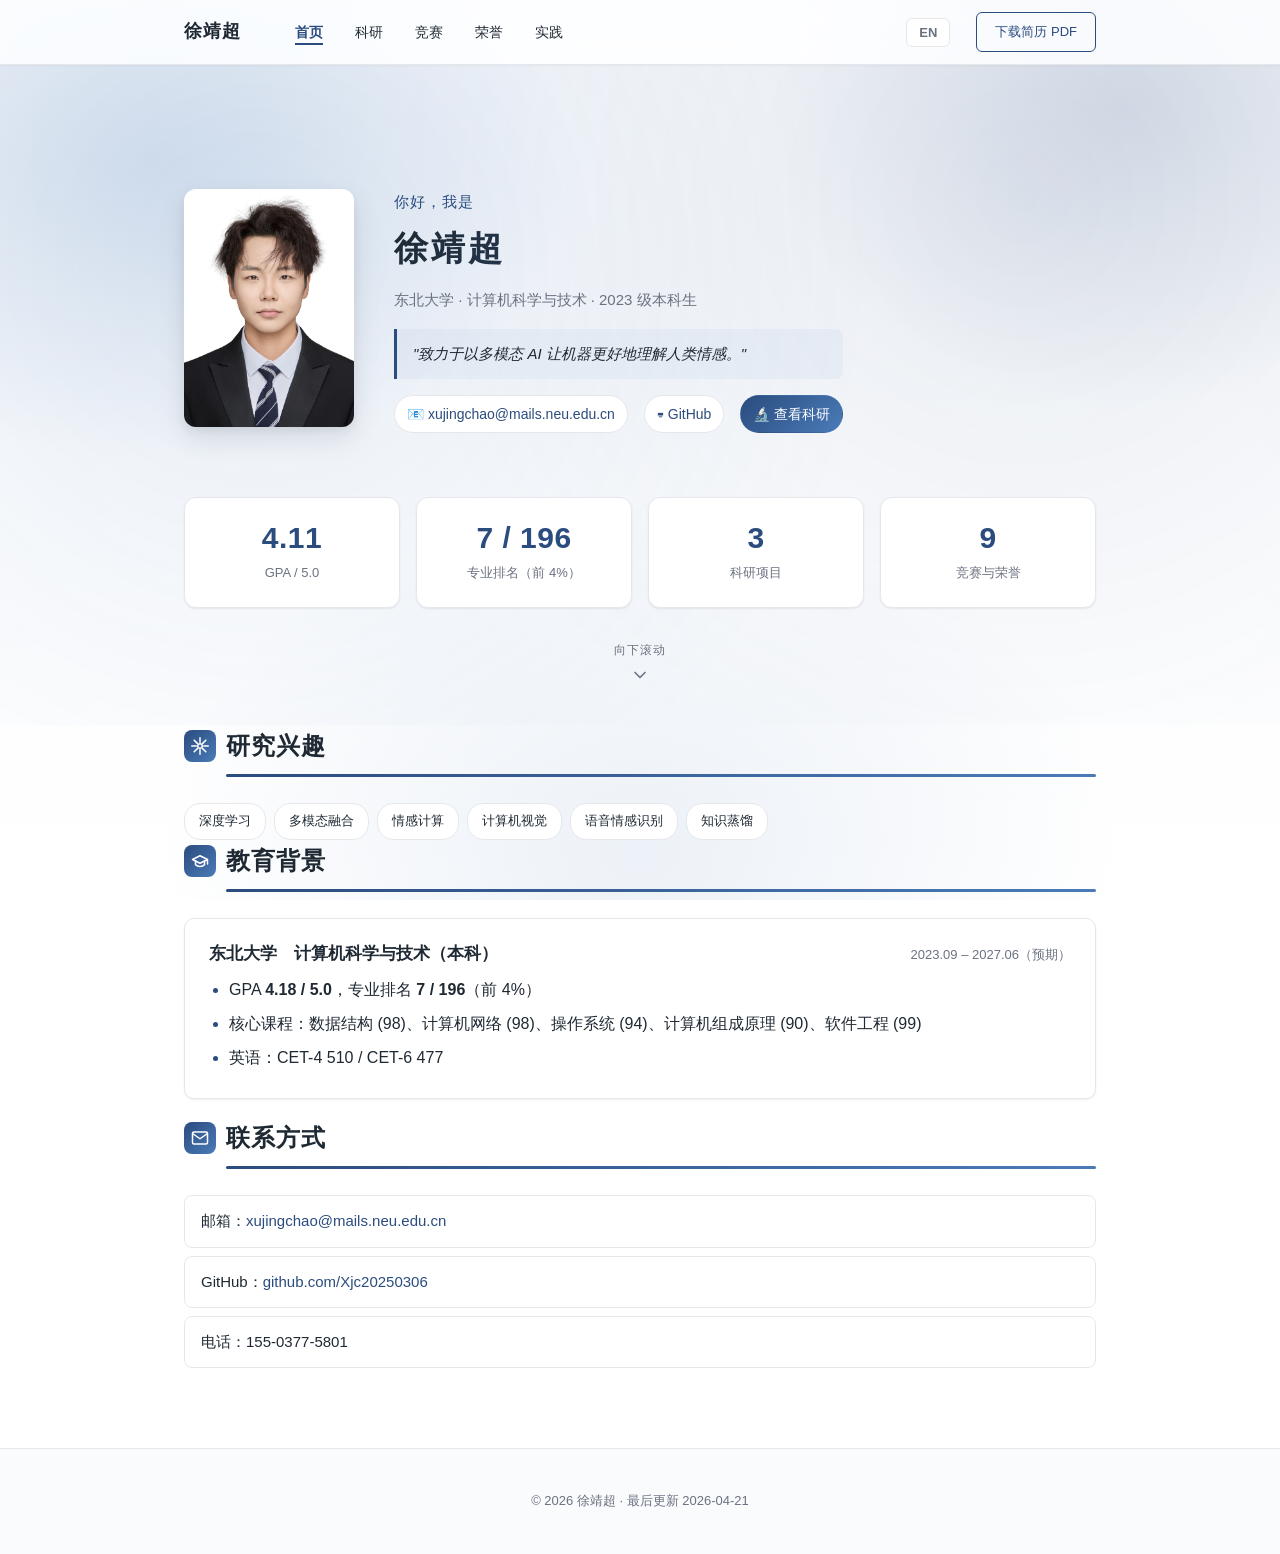
==== commit 87dc2075: "完善" ====
--- a/index.html
+++ b/index.html
@@ -86,7 +86,9 @@
           <svg viewBox="0 0 24 24" fill="none" stroke="currentColor" stroke-width="2" stroke-linecap="round"
             stroke-linejoin="round">
             <circle cx="12" cy="12" r="3"></circle>
-            <path d="M12 1v6m0 10v6M4.22 4.22l4.24 4.24m7.08 7.08l4.24 4.24M1 12h6m10 0h6M4.22 19.78l4.24-4.24m7.08-7.08l4.24-4.24"></path>
+            <path
+              d="M12 1v6m0 10v6M4.22 4.22l4.24 4.24m7.08 7.08l4.24 4.24M1 12h6m10 0h6M4.22 19.78l4.24-4.24m7.08-7.08l4.24-4.24">
+            </path>
           </svg>
         </span>
         <span data-en="Research Interests">研究兴趣</span>
@@ -145,7 +147,8 @@
       <ul class="contact-list">
         <li data-en="Email: <a href='mailto:xujingchao@mails.neu.edu.cn'>xujingchao@mails.neu.edu.cn</a>">
           邮箱：<a href="mailto:xujingchao@mails.neu.edu.cn">xujingchao@mails.neu.edu.cn</a></li>
-        <li data-en="GitHub: <a href='https://github.com/Xjc20250306' target='_blank' rel='noopener'>github.com/Xjc20250306</a>">
+        <li
+          data-en="GitHub: <a href='https://github.com/Xjc20250306' target='_blank' rel='noopener'>github.com/Xjc20250306</a>">
           GitHub：<a href="https://github.com/Xjc20250306" target="_blank" rel="noopener">github.com/Xjc20250306</a>
         </li>
         <li data-en="Phone: 155-0377-5801">电话：155-0377-5801</li>
@@ -156,11 +159,11 @@
 
   <footer class="site-footer">
     <div class="container">
-      <p data-en="© 2026 Jingchao Xu · Last updated 2026-04-19">© 2026 徐靖超 · 最后更新 2026-04-19</p>
+      <p data-en="© 2026 Jingchao Xu · Last updated 2026-04-19">© 2026 徐靖超 · 最后更新 2026-04-21</p>
     </div>
   </footer>
 
   <script src="js/main.js"></script>
 </body>
 
-</html>
+</html>
